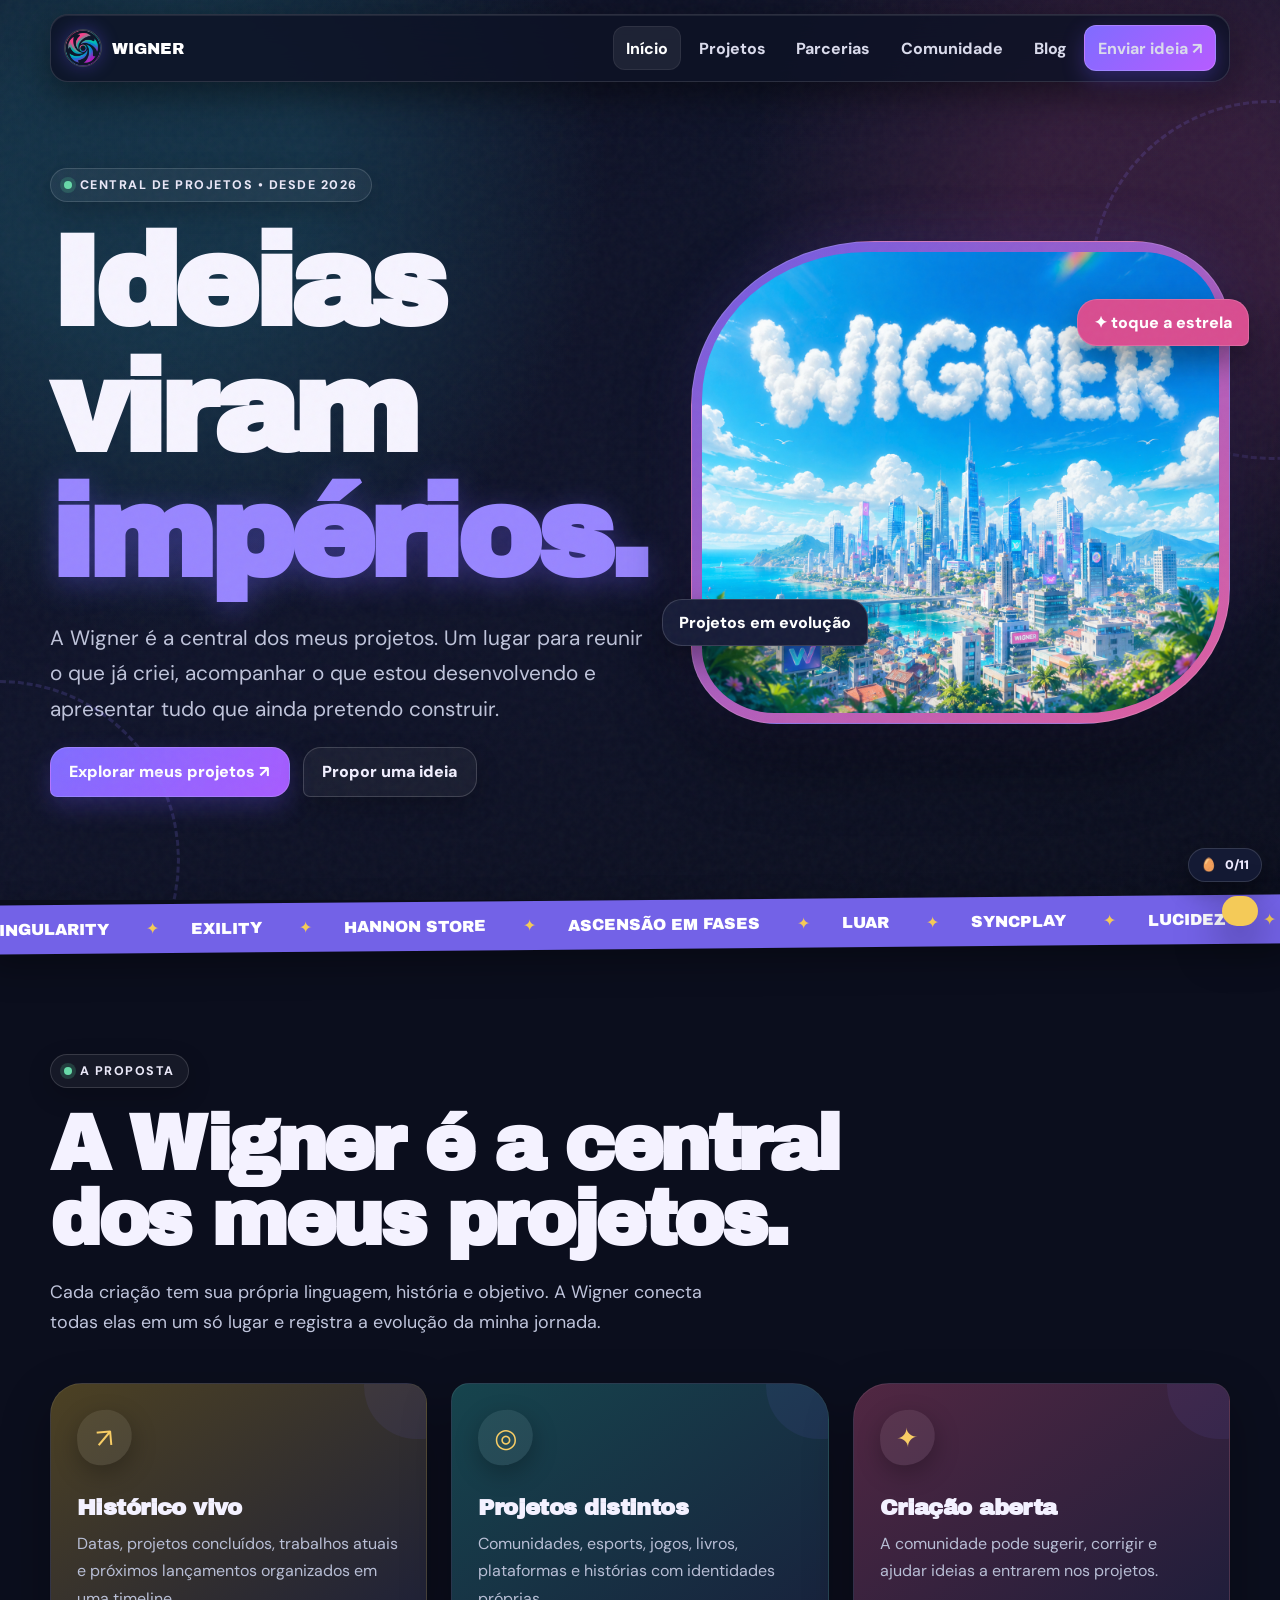
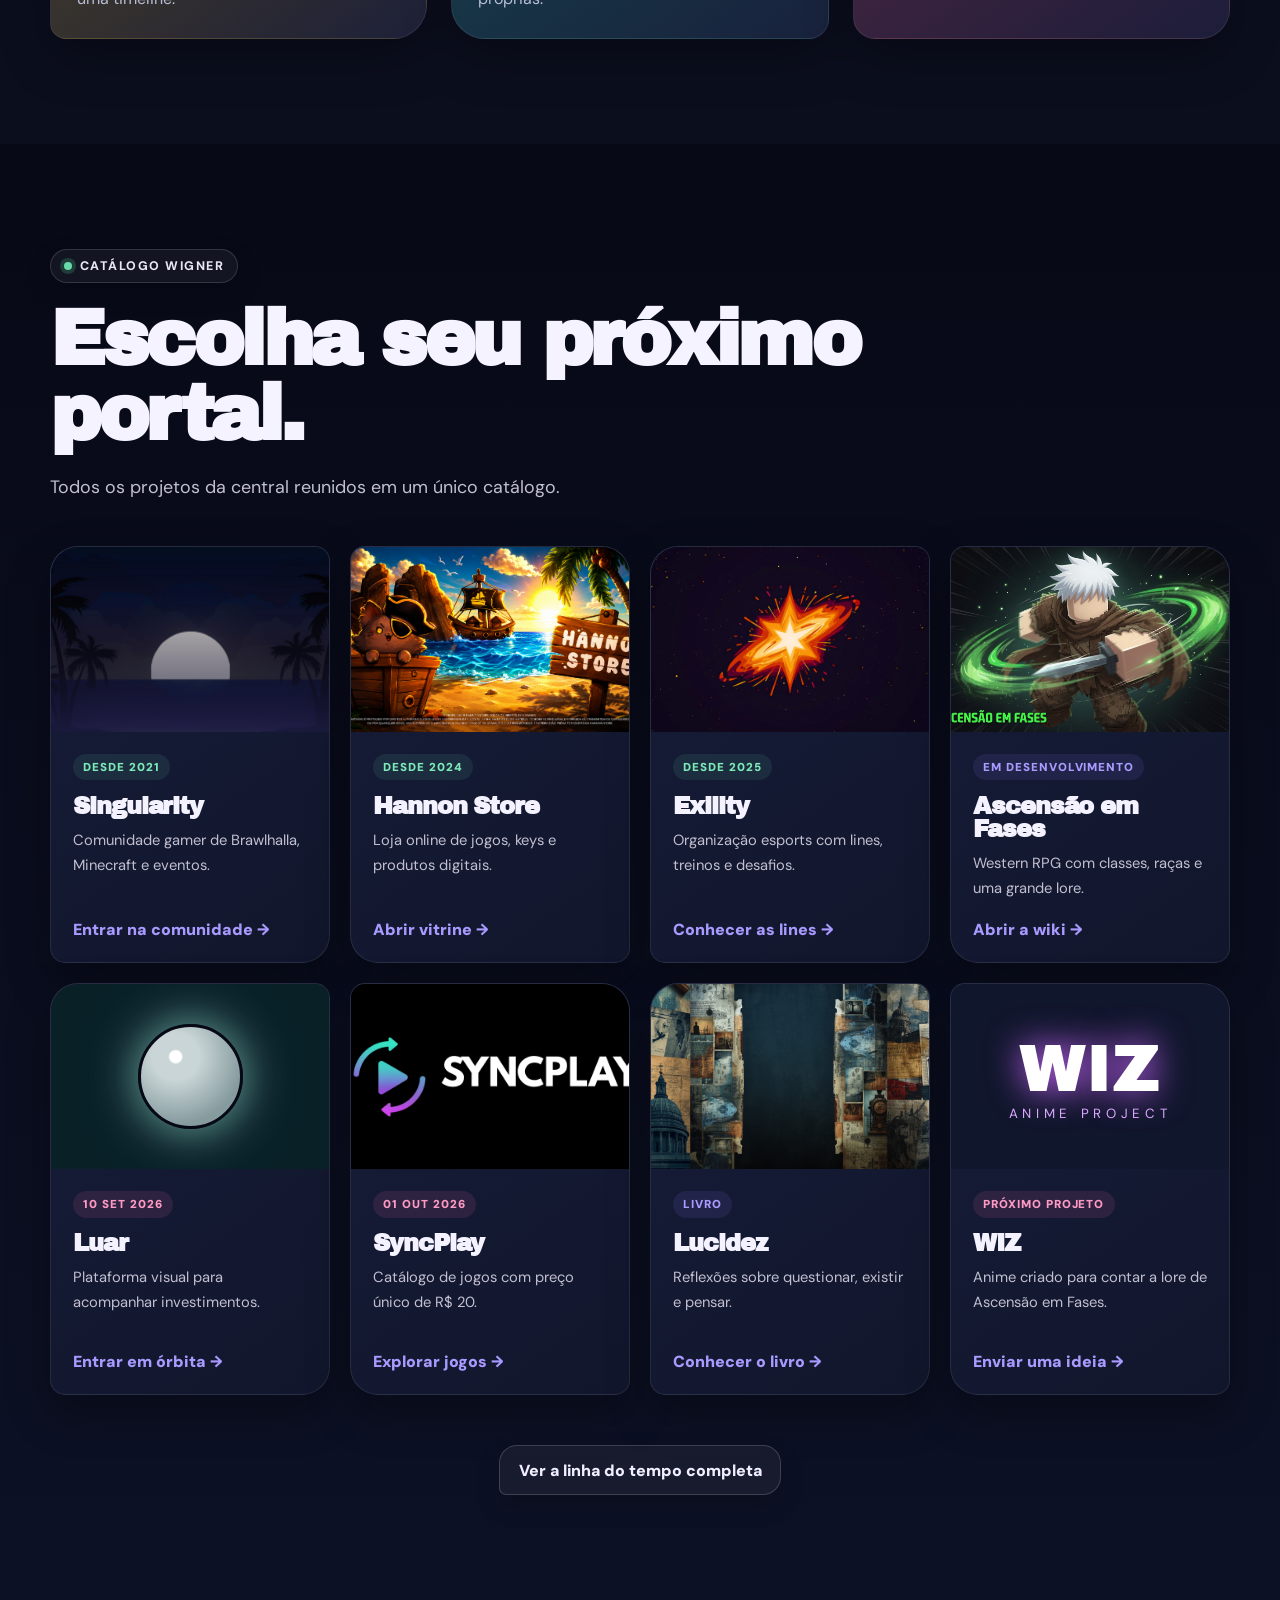
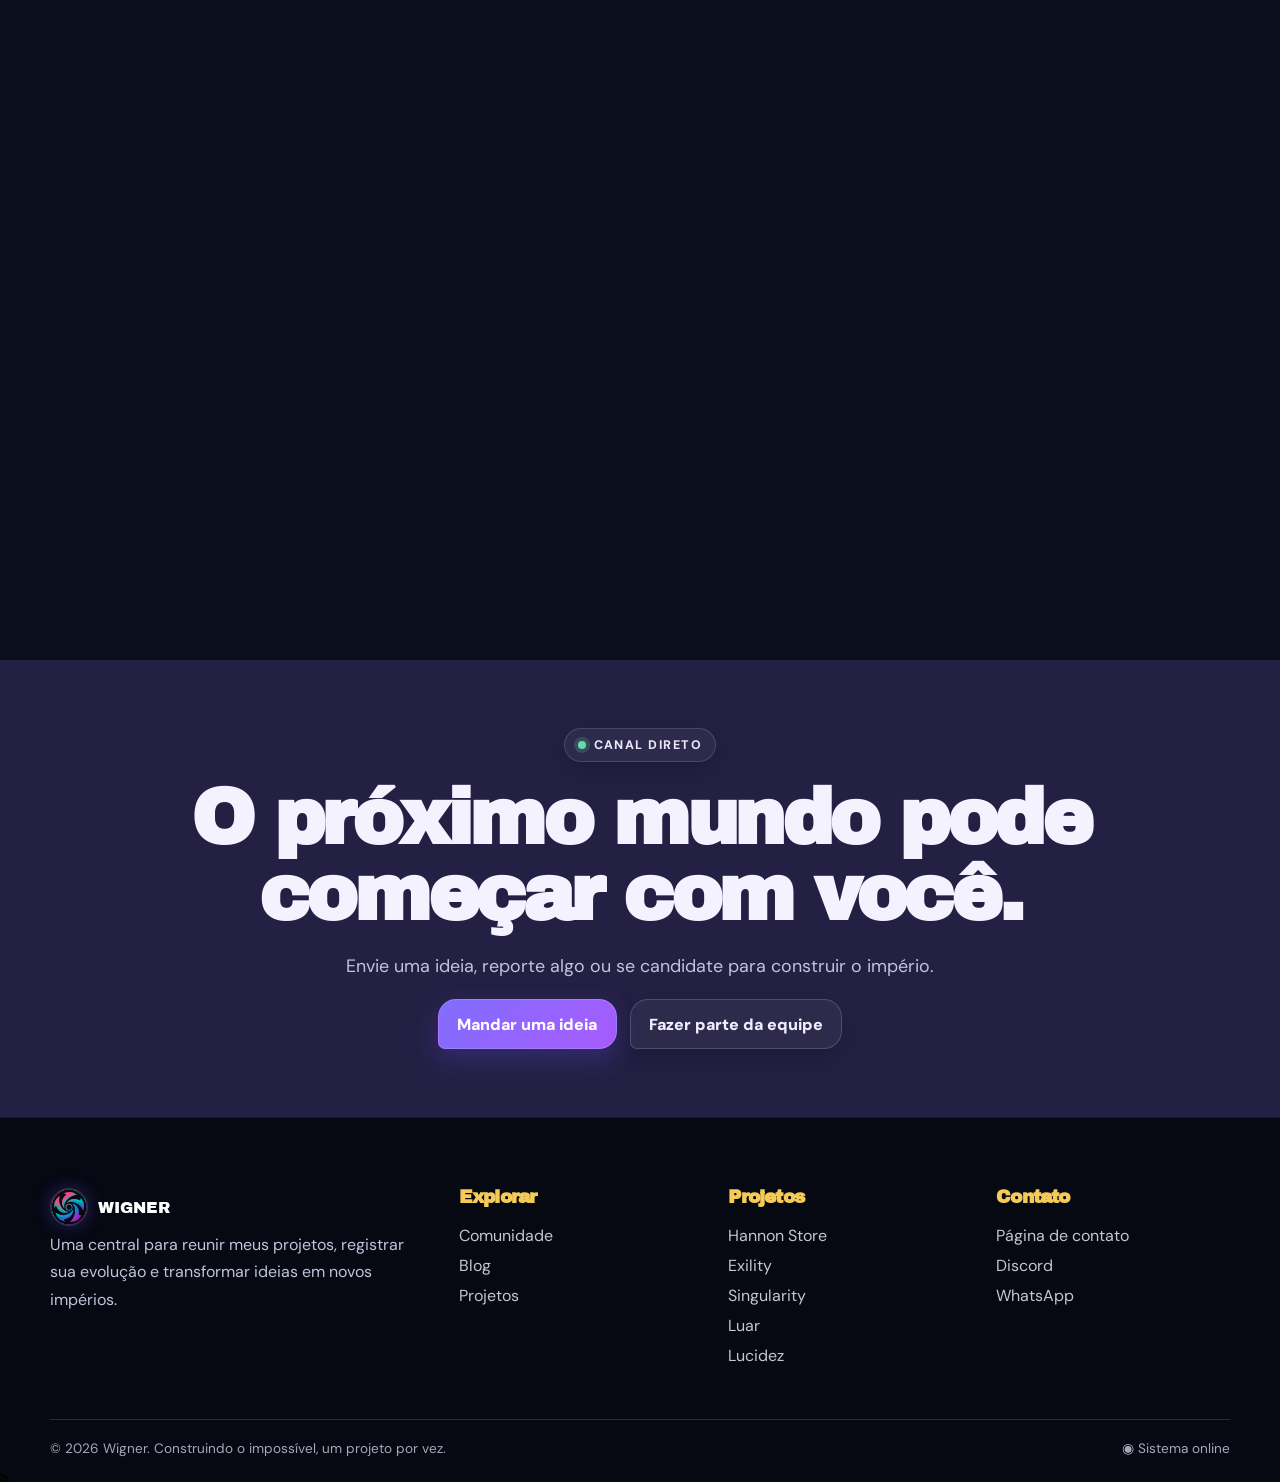
==== index.html @ 1fa514bf "Publica a central Wigner" ====
<!doctype html><html lang="pt-BR"><head><meta charset="utf-8"><meta name="viewport" content="width=device-width,initial-scale=1"><meta name="description" content="Wigner — um império criativo de tecnologia, jogos, histórias e negócios."><title>Wigner — O império das ideias</title><link rel="icon" href="assets/icon/wignerico.ico"><link rel="stylesheet" href="css/styles.css"></head>
<body data-root="." data-page="home"><a class="skip-link" href="#conteudo">Pular para o conteúdo</a><div data-header></div><main id="conteudo">
<section class="hero"><div class="orbit-doodle orbit-a"></div><div class="orbit-doodle orbit-b"></div><div class="container hero-grid"><div class="reveal"><span class="eyebrow">Central de projetos • desde 2026</span><h1 data-egg="title">Ideias viram <span>impérios.</span></h1><p class="hero-copy">A Wigner é a central dos meus projetos. Um lugar para reunir o que já criei, acompanhar o que estou desenvolvendo e apresentar tudo que ainda pretendo construir.</p><div class="hero-actions"><a class="button" href="pages/projetos.html">Explorar meus projetos ↗</a><button class="button secondary" data-open-ideas>Propor uma ideia</button></div></div><div class="hero-art tilt reveal"><img src="assets/img/wignerbanner.png" alt="Cidade colorida e futurista da central Wigner"><span class="float-chip chip-a">Projetos em evolução</span><span class="float-chip chip-b" data-egg="star">✦ toque a estrela</span></div></div></section>
<div class="marquee" aria-hidden="true"><div class="marquee-track"><span>Singularity</span><span>Exility</span><span>Hannon Store</span><span>Ascensão em Fases</span><span>Luar</span><span>SyncPlay</span><span>Lucidez</span><span>WIZ</span><span>Singularity</span><span>Exility</span><span>Hannon Store</span><span>Ascensão em Fases</span><span>Luar</span><span>SyncPlay</span><span>Lucidez</span><span>WIZ</span></div></div>
<section class="section"><div class="container"><span class="eyebrow">A proposta</span><h2 class="section-title reveal">A Wigner é a central dos meus projetos.</h2><p class="section-lead reveal">Cada criação tem sua própria linguagem, história e objetivo. A Wigner conecta todas elas em um só lugar e registra a evolução da minha jornada.</p><div class="grid three" style="margin-top:45px"><article class="card yellow tilt reveal"><div class="icon">↗</div><h3>Histórico vivo</h3><p>Datas, projetos concluídos, trabalhos atuais e próximos lançamentos organizados em uma timeline.</p></article><article class="card cyan tilt reveal"><div class="icon">◎</div><h3>Projetos distintos</h3><p>Comunidades, esports, jogos, livros, plataformas e histórias com identidades próprias.</p></article><article class="card pink tilt reveal"><div class="icon">✦</div><h3>Criação aberta</h3><p>A comunidade pode sugerir, corrigir e ajudar ideias a entrarem nos projetos.</p></article></div></div></section>
<section class="section dark-section" id="portais"><div class="container"><span class="eyebrow">Catálogo Wigner</span><h2 class="section-title reveal">Escolha seu próximo portal.</h2><p class="section-lead reveal">Todos os projetos da central reunidos em um único catálogo.</p><div class="portal-catalog">
<a class="portal-card reveal" href="pages/singularity.html"><div class="portal-cover"><img src="assets/img/singularitybanner.png" alt="Singularity"></div><div class="portal-content"><span class="status done">Desde 2021</span><h3>Singularity</h3><p>Comunidade gamer de Brawlhalla, Minecraft e eventos.</p><span class="portal-link">Entrar na comunidade →</span></div></a>
<a class="portal-card reveal" href="pages/hannonstore.html"><div class="portal-cover"><img src="assets/img/Hannonstorebanner.png" alt="Hannon Store"></div><div class="portal-content"><span class="status done">Desde 2024</span><h3>Hannon Store</h3><p>Loja online de jogos, keys e produtos digitais.</p><span class="portal-link">Abrir vitrine →</span></div></a>
<a class="portal-card reveal" href="pages/exility.html"><div class="portal-cover"><img src="assets/img/exilitybanner.png" alt="Exility"></div><div class="portal-content"><span class="status done">Desde 2025</span><h3>Exility</h3><p>Organização esports com lines, treinos e desafios.</p><span class="portal-link">Conhecer as lines →</span></div></a>
<a class="portal-card reveal" href="pages/ascensao.html"><div class="portal-cover"><img src="assets/img/ascensaoemfasesbanner.jpg" alt="Ascensão em Fases"></div><div class="portal-content"><span class="status active">Em desenvolvimento</span><h3>Ascensão em Fases</h3><p>Western RPG com classes, raças e uma grande lore.</p><span class="portal-link">Abrir a wiki →</span></div></a>
<a class="portal-card reveal" href="pages/luar.html"><div class="portal-cover portal-moon"><div class="moon" data-egg="planet"></div></div><div class="portal-content"><span class="status next">10 SET 2026</span><h3>Luar</h3><p>Plataforma visual para acompanhar investimentos.</p><span class="portal-link">Entrar em órbita →</span></div></a>
<a class="portal-card reveal" href="pages/syncplay.html"><div class="portal-cover"><img src="assets/img/syncplaybanner.png" alt="SyncPlay"></div><div class="portal-content"><span class="status next">01 OUT 2026</span><h3>SyncPlay</h3><p>Catálogo de jogos com preço único de R$ 20.</p><span class="portal-link">Explorar jogos →</span></div></a>
<a class="portal-card reveal" href="pages/lucidez.html"><div class="portal-cover"><img src="assets/img/lucidezbanner.png" alt="Lucidez"></div><div class="portal-content"><span class="status active">Livro</span><h3>Lucidez</h3><p>Reflexões sobre questionar, existir e pensar.</p><span class="portal-link">Conhecer o livro →</span></div></a>
<article class="portal-card reveal"><div class="portal-cover wiz-visual"><span>WIZ</span><small>ANIME PROJECT</small></div><div class="portal-content"><span class="status next">Próximo projeto</span><h3>WIZ</h3><p>Anime criado para contar a lore de Ascensão em Fases.</p><button class="text-action" data-open-ideas data-idea-project="Ascensão">Enviar uma ideia →</button></div></article>
</div><div class="center" style="margin-top:50px"><a class="button secondary" href="pages/projetos.html#linha-do-tempo">Ver a linha do tempo completa</a></div></div></section>
<section class="section"><div class="container partner-feature"><div class="partner-logo tilt reveal"><img src="assets/img/supremacylogo.png" alt="Supremacy"></div><div class="reveal"><span class="eyebrow">Aliança estratégica</span><h2 class="section-title">Supremacy × Wigner</h2><p class="section-lead">Entretenimento, economia digital, RPG, Discord e inteligência artificial conectados em um único ecossistema parceiro.</p><a class="button" href="pages/parcerias.html">Conhecer a parceria ↗</a></div></div></section>
<section class="section compact" style="background:#242044"><div class="container center"><span class="eyebrow">Canal direto</span><h2 class="section-title center">O próximo mundo pode começar com você.</h2><p class="section-lead center">Envie uma ideia, reporte algo ou se candidate para construir o império.</p><div class="button-row" style="justify-content:center"><button class="button" data-open-ideas>Mandar uma ideia</button><a class="button secondary" href="pages/blog.html#equipe">Fazer parte da equipe</a></div></div></section>
</main><div data-footer></div><script src="js/site.js"></script></body></html>
---- css/styles.css ----
@import url('https://fonts.googleapis.com/css2?family=Archivo+Black&family=DM+Sans:wght@400;500;600;700&display=swap');
:root{--ink:#101024;--paper:#f7f3e8;--white:#fffdf6;--purple:#7257ff;--pink:#ff5ca8;--cyan:#44d7e8;--yellow:#ffd447;--orange:#ff7a38;--green:#56d69b;--line:3px;--shadow:7px 7px 0 var(--ink);--radius:24px}
*{box-sizing:border-box}html{scroll-behavior:smooth}body{margin:0;color:var(--ink);background:var(--paper);font-family:"DM Sans",sans-serif;overflow-x:hidden}body::before{content:"";position:fixed;inset:0;z-index:20;pointer-events:none;opacity:.045;background-image:url("data:image/svg+xml,%3Csvg viewBox='0 0 180 180' xmlns='http://www.w3.org/2000/svg'%3E%3Cfilter id='n'%3E%3CfeTurbulence type='fractalNoise' baseFrequency='.75' numOctaves='4' stitchTiles='stitch'/%3E%3C/filter%3E%3Crect width='100%25' height='100%25' filter='url(%23n)' opacity='.8'/%3E%3C/svg%3E")}a{color:inherit}button,input,textarea,select{font:inherit}button,a{-webkit-tap-highlight-color:transparent}img{max-width:100%;display:block}h1,h2,h3,h4,p{margin-top:0}h1,h2,h3,.display{font-family:"Archivo Black",sans-serif;line-height:.98;letter-spacing:-.045em}p{line-height:1.7}::selection{background:var(--yellow);color:var(--ink)}
.skip-link{position:fixed;left:1rem;top:-5rem;z-index:999;background:var(--yellow);padding:.8rem;border:var(--line) solid}.skip-link:focus{top:1rem}.container{width:min(1180px,calc(100% - 40px));margin-inline:auto}.section{padding:105px 0;position:relative}.section.compact{padding:68px 0}.eyebrow{display:inline-flex;align-items:center;gap:.5rem;margin-bottom:1.2rem;padding:.5rem .8rem;border:2px solid;border-radius:999px;font-weight:800;font-size:.78rem;text-transform:uppercase;letter-spacing:.12em;background:var(--white)}.eyebrow::before{content:"";width:8px;height:8px;border-radius:50%;background:var(--green);box-shadow:0 0 0 4px #56d69b33}.section-title{font-size:clamp(2.4rem,6vw,5.2rem);max-width:900px;margin-bottom:1.2rem}.section-lead{max-width:680px;font-size:1.12rem;color:#4d4b61}.center{text-align:center;margin-inline:auto}.center.section-lead{margin-inline:auto}.accent{color:var(--purple)}
.site-header{position:fixed;z-index:100;top:14px;left:50%;transform:translateX(-50%);width:min(1180px,calc(100% - 28px));border:var(--line) solid var(--ink);border-radius:18px;background:rgba(255,253,246,.9);backdrop-filter:blur(16px);box-shadow:4px 4px 0 var(--ink);transition:.25s ease}.site-header.scrolled{top:7px}.header-inner{min-height:66px;padding:0 13px;display:flex;align-items:center;gap:18px}.brand{display:inline-flex;align-items:center;gap:10px;text-decoration:none;font-family:"Archivo Black";text-transform:uppercase}.brand img{width:38px;height:38px;border:2px solid;border-radius:50%;transition:transform .3s}.brand:hover img{transform:rotate(-12deg) scale(1.08)}.nav{display:flex;align-items:center;gap:5px;margin-left:auto}.nav a,.nav button{text-decoration:none;background:transparent;border:0;border-radius:12px;padding:.7rem .8rem;font-weight:750;cursor:pointer}.nav a:hover,.nav a.active,.nav button:hover{background:var(--yellow)}.nav-cta{background:var(--purple)!important;color:white;border:2px solid var(--ink)!important;box-shadow:3px 3px 0 var(--ink)}.menu-button{display:none;margin-left:auto;width:42px;height:42px;border:2px solid;border-radius:12px;background:var(--yellow);font-size:1.3rem}
.hero{min-height:100svh;padding:135px 0 70px;position:relative;overflow:hidden;display:flex;align-items:center;background:radial-gradient(circle at 12% 20%,#44d7e855 0 12%,transparent 32%),radial-gradient(circle at 90% 25%,#ff5ca855 0 10%,transparent 29%),var(--paper)}.hero-grid{display:grid;grid-template-columns:1.05fr .95fr;align-items:center;gap:45px}.hero h1{font-size:clamp(4rem,10vw,8.5rem);margin-bottom:1.4rem;position:relative}.hero h1 span{display:block;color:var(--purple);text-shadow:5px 5px 0 var(--ink);-webkit-text-stroke:2px var(--ink)}.hero-copy{max-width:620px;font-size:clamp(1.05rem,2vw,1.3rem);color:#454258}.hero-actions,.button-row{display:flex;gap:13px;flex-wrap:wrap;align-items:center}.button{display:inline-flex;align-items:center;justify-content:center;gap:.55rem;min-height:50px;padding:.75rem 1.15rem;border:var(--line) solid var(--ink);border-radius:14px;background:var(--purple);color:white;text-decoration:none;font-weight:850;cursor:pointer;box-shadow:5px 5px 0 var(--ink);transition:transform .18s,box-shadow .18s}.button:hover{transform:translate(3px,3px);box-shadow:2px 2px 0 var(--ink)}.button.secondary{background:var(--white);color:var(--ink)}.button.yellow{background:var(--yellow);color:var(--ink)}.button.orange{background:var(--orange);color:var(--ink)}.button.small{min-height:40px;padding:.55rem .8rem;font-size:.88rem;box-shadow:3px 3px 0 var(--ink)}.hero-art{position:relative;transform:rotate(2deg);border:var(--line) solid;border-radius:42px 18px;padding:10px;background:var(--yellow);box-shadow:13px 13px 0 var(--ink)}.hero-art img{width:100%;aspect-ratio:1.12;object-fit:cover;border:var(--line) solid;border-radius:32px 12px}.float-chip{position:absolute;padding:.75rem 1rem;border:var(--line) solid;border-radius:15px;background:var(--white);box-shadow:5px 5px 0 var(--ink);font-weight:850;animation:float 4s ease-in-out infinite}.chip-a{left:-30px;bottom:16%}.chip-b{right:-20px;top:12%;animation-delay:-2s;background:var(--pink);color:white}.orbit-doodle{position:absolute;width:360px;height:360px;border:3px dashed var(--purple);border-radius:50%;opacity:.17;animation:spin 24s linear infinite}.orbit-a{left:-180px;bottom:-140px}.orbit-b{right:-170px;top:100px}
.marquee{overflow:hidden;background:var(--ink);color:white;border-block:var(--line) solid var(--ink);transform:rotate(-1deg);width:102%;margin-left:-1%}.marquee-track{display:flex;width:max-content;gap:32px;padding:15px 0;animation:marquee 24s linear infinite;font-family:"Archivo Black";text-transform:uppercase}.marquee-track span::after{content:" ✦";color:var(--yellow);margin-left:32px}
.grid{display:grid;gap:24px}.grid.three{grid-template-columns:repeat(3,1fr)}.grid.four{grid-template-columns:repeat(4,1fr)}.grid.two{grid-template-columns:repeat(2,1fr)}.card{position:relative;background:var(--white);border:var(--line) solid var(--ink);border-radius:var(--radius);box-shadow:var(--shadow);padding:26px;transition:transform .25s ease,box-shadow .25s ease}.card:hover{transform:translateY(-7px) rotate(-.5deg);box-shadow:11px 15px 0 var(--ink)}.card .icon{display:grid;place-items:center;width:55px;height:55px;border:2px solid;border-radius:17px;background:var(--yellow);font-size:1.65rem;margin-bottom:32px;transform:rotate(-5deg)}.card h3{font-size:1.42rem;margin-bottom:.7rem;letter-spacing:-.025em}.card p{color:#555267;margin-bottom:0}.card.purple{background:#dcd5ff}.card.cyan{background:#c9f7f7}.card.pink{background:#ffd5e9}.card.yellow{background:#fff0a8}.card.orange{background:#ffd6b3}.tag-row{display:flex;flex-wrap:wrap;gap:7px;margin:1rem 0}.tag{border:2px solid;border-radius:99px;padding:.32rem .6rem;font-size:.76rem;font-weight:800;background:var(--white)}
.project-stack{display:grid;gap:24px;margin-top:45px}.project-row{display:grid;grid-template-columns:1fr 1.35fr;min-height:330px;overflow:hidden;border:var(--line) solid;border-radius:30px;background:var(--white);box-shadow:9px 9px 0 var(--ink)}.project-row:nth-child(even){grid-template-columns:1.35fr 1fr}.project-row:nth-child(even) .project-image{order:2}.project-image{position:relative;overflow:hidden;min-height:290px}.project-image img{width:100%;height:100%;object-fit:cover;transition:transform .7s cubic-bezier(.2,.8,.2,1)}.project-row:hover .project-image img{transform:scale(1.08)}.project-number{position:absolute;top:15px;left:15px;width:48px;height:48px;display:grid;place-items:center;background:var(--yellow);border:2px solid;border-radius:50%;font-family:"Archivo Black"}.project-info{padding:clamp(25px,5vw,52px);display:flex;flex-direction:column;justify-content:center}.project-info h3{font-size:clamp(2rem,4vw,3.5rem)}
.dark-section{background:var(--ink);color:white}.dark-section .section-lead,.dark-section p{color:#c2bfd0}.dark-section .card{color:var(--ink)}.partner-feature{display:grid;grid-template-columns:.8fr 1.2fr;gap:55px;align-items:center}.partner-logo{background:#1c193c;border:3px solid white;border-radius:34px;padding:35px;box-shadow:12px 12px 0 var(--purple);transform:rotate(-2deg)}
.page-hero{padding:150px 0 80px;min-height:74svh;display:flex;align-items:center;position:relative;overflow:hidden}.page-hero .hero-grid{width:min(1180px,calc(100% - 40px));margin-inline:auto}.page-hero h1{font-size:clamp(3.7rem,9vw,8rem);margin-bottom:1.3rem}.page-hero .hero-art img{aspect-ratio:1.5}.theme-singularity{--theme:#7e62ff;background:#070715;color:white}.theme-singularity p{color:#c5c0de}.theme-exility{--theme:#ff8a1d;background:#160b16;color:white}.theme-exility p{color:#e8c4a6}.theme-hannon{--theme:#ff5c79;background:#fff2f5}.theme-western{--theme:#ffb52e;background:#f5e0b8}.theme-lunar{--theme:#6dffbb;background:#091a20;color:white}.theme-lunar p{color:#b7d6d0}.theme-blog{--theme:#50cddd;background:#dffafb}.themed .button{background:var(--theme);color:var(--ink)}.themed .eyebrow::before{background:var(--theme)}
.black-hole-stage{position:relative;min-height:520px;display:grid;place-items:center;overflow:hidden}.black-hole{width:min(46vw,330px);aspect-ratio:1;border-radius:50%;background:#000;box-shadow:0 0 0 19px #5436ff44,0 0 45px 30px #8d57ff99,0 0 140px 45px #395cff55;animation:holePulse 5s ease-in-out infinite;cursor:crosshair}.accretion{position:absolute;width:min(65vw,480px);height:125px;border:16px solid #a98cff;border-left-color:#472dff;border-right-color:#f5eaff;border-radius:50%;transform:rotate(-12deg);filter:blur(2px);animation:spinDisk 6s linear infinite}.space-dot{position:absolute;width:4px;height:4px;background:white;border-radius:50%;box-shadow:80px 120px white,-140px 80px #8da7ff,160px -80px white,-90px -150px white,240px 30px #9d81ff,-230px -60px white}.timeline{display:grid;grid-template-columns:repeat(4,1fr);gap:0;margin-top:45px}.timeline-item{padding:22px;border-top:4px solid var(--theme,var(--purple));position:relative}.timeline-item::before{content:"";position:absolute;width:18px;height:18px;border-radius:50%;top:-11px;left:22px;background:var(--theme,var(--purple));border:3px solid var(--ink)}
.exility-sun{width:min(44vw,340px);aspect-ratio:1;margin:auto;border-radius:48% 52% 43% 57%;background:radial-gradient(circle at 38% 32%,#fff8c9 0 8%,#ffd447 9% 32%,#ff6a27 55%,#a72245 74%);box-shadow:0 0 50px #ff8328,0 0 140px #ff471f66;animation:morph 7s ease-in-out infinite,spin 25s linear infinite;border:3px solid #ffcf55}
.store-toolbar{display:flex;gap:12px;flex-wrap:wrap;margin:30px 0}.store-toolbar input,.store-toolbar select{min-height:50px;padding:.7rem 1rem;border:3px solid;border-radius:14px;background:var(--white);box-shadow:4px 4px 0 var(--ink)}.store-toolbar input{flex:1;min-width:220px}.product-card{padding:0;overflow:hidden}.product-art{min-height:180px;display:grid;place-items:center;font-size:5rem;border-bottom:3px solid;background:linear-gradient(145deg,#ffdae5,#ffd457)}.product-card .product-body{padding:22px}.price{font-family:"Archivo Black";font-size:1.6rem;color:#ef315f}
.wiki-layout{display:grid;grid-template-columns:260px 1fr;gap:32px;align-items:start}.wiki-nav{position:sticky;top:100px;border:3px solid;border-radius:20px;background:var(--white);padding:15px;box-shadow:6px 6px 0 var(--ink)}.wiki-nav a{display:block;text-decoration:none;padding:.65rem .75rem;border-radius:10px;font-weight:800}.wiki-nav a:hover{background:var(--yellow)}.character-builder{background:#251a24;color:white;border:3px solid var(--ink);border-radius:28px;padding:28px;box-shadow:9px 9px 0 var(--ink)}.character-builder select{width:100%;padding:.75rem;border:2px solid;border-radius:12px;background:#fff8e8;margin:.4rem 0 1rem}.stat{display:grid;grid-template-columns:75px 1fr 35px;align-items:center;gap:10px;margin:10px 0}.stat-bar{height:14px;background:#3e313b;border:2px solid white;border-radius:99px;overflow:hidden}.stat-fill{height:100%;width:50%;background:var(--yellow);transition:width .3s}.wiki-list{display:flex;flex-wrap:wrap;gap:8px}.wiki-pill{padding:.6rem .8rem;border:2px solid;background:var(--white);border-radius:12px;font-weight:800;cursor:pointer;transition:.2s}.wiki-pill:hover,.wiki-pill.active{transform:translateY(-3px);background:var(--yellow);box-shadow:3px 4px 0 var(--ink)}.info-panel{margin-top:18px;min-height:130px;background:#fff9e9;border:3px solid;border-radius:18px;padding:20px}
.moon-system{position:relative;min-height:520px;display:grid;place-items:center}.moon{width:170px;aspect-ratio:1;border-radius:50%;background:radial-gradient(circle at 35% 30%,#fff 0 6%,#c9d5d6 8% 25%,#859b9e 72%);box-shadow:0 0 50px #b9fff599;border:3px solid var(--ink);z-index:2}.moon-orbit{position:absolute;width:390px;height:230px;border:2px dashed #79f4c7;border-radius:50%;animation:spin 18s linear infinite}.moon-orbit::after{content:"";position:absolute;width:46px;aspect-ratio:1;border-radius:50%;background:var(--yellow);border:3px solid var(--ink);top:5px;left:60px;box-shadow:0 0 22px var(--yellow)}.metric{font-family:"Archivo Black";font-size:clamp(2rem,5vw,4rem);margin-bottom:.2rem}.disclaimer{border:2px dashed currentColor;border-radius:14px;padding:12px 15px;opacity:.75;font-size:.85rem}
.contact-panel{display:grid;grid-template-columns:.85fr 1.15fr;border:3px solid;border-radius:28px;overflow:hidden;background:var(--white);box-shadow:10px 10px 0 var(--ink)}.contact-copy{padding:42px;background:var(--purple);color:white}.contact-form{padding:42px}.field{display:grid;gap:7px;margin-bottom:16px}.field label{font-weight:800}.field input,.field textarea,.field select{width:100%;border:2px solid;border-radius:12px;padding:.8rem;background:#fffefa}.field textarea{min-height:130px;resize:vertical}
.site-footer{background:var(--ink);color:white;padding:70px 0 25px}.footer-grid{display:grid;grid-template-columns:1.6fr repeat(3,1fr);gap:35px}.footer-grid h3{color:var(--yellow)}.footer-links a{display:block;text-decoration:none;color:#c8c4d4;margin:.55rem 0}.footer-links a:hover{color:var(--yellow)}.footer-bottom{border-top:1px solid #ffffff25;margin-top:45px;padding-top:20px;display:flex;justify-content:space-between;gap:20px;color:#aaa5ba;font-size:.85rem}.easter-trigger{cursor:help}
.modal{position:fixed;inset:0;z-index:300;background:#0c0927d9;backdrop-filter:blur(10px);display:none;place-items:center;padding:20px}.modal.open{display:grid}.modal-box{width:min(620px,100%);max-height:90vh;overflow:auto;background:var(--paper);color:var(--ink);border:3px solid;border-radius:25px;padding:30px;box-shadow:10px 10px 0 var(--yellow);animation:pop .3s ease}.modal-close{float:right;border:2px solid;background:var(--pink);border-radius:50%;width:40px;height:40px;font-weight:900;cursor:pointer}.toast{position:fixed;z-index:400;right:22px;bottom:22px;max-width:380px;background:var(--yellow);border:3px solid;border-radius:17px;padding:15px 18px;box-shadow:6px 6px 0 var(--ink);transform:translateY(160%);transition:.35s cubic-bezier(.2,.8,.2,1);font-weight:800}.toast.show{transform:translateY(0)}.egg-counter{position:fixed;z-index:80;right:18px;bottom:18px;display:flex;align-items:center;gap:8px;border:2px solid;border-radius:99px;padding:.5rem .75rem;background:var(--white);box-shadow:3px 3px 0 var(--ink);font-weight:900;font-size:.78rem;cursor:pointer}.cursor-orb{width:18px;height:18px;border:2px solid var(--ink);background:var(--yellow);border-radius:50%;position:fixed;z-index:500;pointer-events:none;transform:translate(-50%,-50%);transition:width .15s,height .15s;mix-blend-mode:multiply}.reveal{opacity:0;transform:translateY(28px);transition:.75s cubic-bezier(.2,.8,.2,1)}.reveal.visible{opacity:1;transform:none}.tilt{transform-style:preserve-3d}
@keyframes float{50%{transform:translateY(-13px) rotate(2deg)}}@keyframes spin{to{transform:rotate(360deg)}}@keyframes spinDisk{to{transform:rotate(348deg)}}@keyframes holePulse{50%{transform:scale(1.06);box-shadow:0 0 0 23px #5436ff33,0 0 65px 35px #8d57ff88,0 0 180px 60px #395cff44}}@keyframes marquee{to{transform:translateX(-50%)}}@keyframes morph{50%{border-radius:58% 42% 55% 45%;transform:scale(1.04)}}@keyframes pop{from{opacity:0;transform:scale(.82) rotate(-2deg)}}
@media(max-width:950px){.nav{display:none;position:absolute;top:72px;left:0;right:0;background:var(--white);border:3px solid;border-radius:18px;padding:12px;box-shadow:5px 5px 0 var(--ink)}.nav.open{display:grid}.menu-button{display:block}.hero-grid,.partner-feature,.contact-panel{grid-template-columns:1fr}.hero-art{max-width:650px;margin:20px auto 0}.grid.four,.grid.three{grid-template-columns:repeat(2,1fr)}.wiki-layout{grid-template-columns:1fr}.wiki-nav{position:static;display:flex;overflow:auto}.timeline{grid-template-columns:repeat(2,1fr)}.footer-grid{grid-template-columns:repeat(2,1fr)}}@media(max-width:650px){.container{width:min(100% - 26px,1180px)}.section{padding:75px 0}.hero{padding-top:120px}.hero h1{font-size:clamp(3.4rem,20vw,5rem)}.grid.two,.grid.three,.grid.four{grid-template-columns:1fr}.project-row,.project-row:nth-child(even){grid-template-columns:1fr}.project-row:nth-child(even) .project-image{order:0}.timeline{grid-template-columns:1fr}.footer-grid{grid-template-columns:1fr 1fr}.footer-grid>:first-child{grid-column:1/-1}.footer-bottom{flex-direction:column}.float-chip{display:none}.cursor-orb{display:none}.contact-copy,.contact-form{padding:27px}.page-hero{padding-top:130px}}@media(prefers-reduced-motion:reduce){*,*::before,*::after{animation-duration:.01ms!important;animation-iteration-count:1!important;scroll-behavior:auto!important;transition-duration:.01ms!important}.reveal{opacity:1;transform:none}}

/* ==========================================================
   WIGNER NIGHT — visual confortável, orgânico e cartoonesco
   ========================================================== */
:root{
  --ink:#070916;
  --paper:#0d1125;
  --white:#171d38;
  --purple:#8571ff;
  --pink:#ff72ae;
  --cyan:#55d6e6;
  --yellow:#f4ca58;
  --orange:#ff9256;
  --green:#68daa9;
  --line:1px;
  --shadow:0 18px 50px rgba(0,0,0,.3);
}
body{color:#f4f2ff;background:#0b0e1d}
body::after{content:"";position:fixed;inset:0;z-index:-1;pointer-events:none;background:radial-gradient(circle at 12% 16%,#6555e71c 0 12%,transparent 28%),radial-gradient(circle at 88% 30%,#ec579b14 0 10%,transparent 26%),radial-gradient(circle,#ffffff22 1px,transparent 1.5px);background-size:auto,auto,38px 38px;mask-image:linear-gradient(to bottom,#000,transparent 75%)}
p,.section-lead,.hero-copy{color:#bfc4db}
.accent{color:#9c8cff}
.site-header{border:1px solid #ffffff1f;background:rgba(14,18,38,.84);box-shadow:0 12px 38px #0007,0 1px 0 #ffffff15 inset}
.brand{color:#fff}.brand img{border:1px solid #ffffff30;box-shadow:0 0 18px #6658ff55}
.nav a,.nav button{color:#d9daeb}.nav a:hover,.nav a.active,.nav button:hover{background:#ffffff12;color:#fff}
.nav a.active{box-shadow:0 0 0 1px #ffffff12 inset}
.nav-cta{background:linear-gradient(135deg,#806cff,#b65cff)!important;border:1px solid #ffffff30!important;box-shadow:0 8px 22px #6f53ff4d}
.menu-button{color:#fff;border:1px solid #ffffff22;background:#7a67f4}
.hero{background:radial-gradient(circle at 12% 20%,#33cde52b 0 12%,transparent 34%),radial-gradient(circle at 90% 25%,#f04f9a28 0 10%,transparent 31%),linear-gradient(160deg,#0d1125,#10142a 55%,#0b0e1d)}
.hero h1{color:#f6f4ff}.hero h1 span{color:#9886ff;text-shadow:0 7px 30px #6e5bff5c;-webkit-text-stroke:0}
.eyebrow{color:#e9e7f7;border:1px solid #ffffff24;background:#ffffff0c;box-shadow:0 8px 24px #0003}
.button{border:1px solid #ffffff27;background:linear-gradient(135deg,#806dff,#a85bff);box-shadow:0 10px 25px #6047e448;color:#fff;border-radius:18px 18px 18px 7px}
.button:hover{transform:translateY(-4px) rotate(-1deg);box-shadow:0 16px 34px #6047e45c}
.button.secondary{background:#ffffff0c;color:#f1efff;border-color:#ffffff2a;box-shadow:0 10px 25px #0003}
.button.yellow{background:linear-gradient(135deg,#f0c75b,#e9a94b);color:#191326}
.button.orange{background:linear-gradient(135deg,#ff9b55,#f76e5a);color:#24121b}
.hero-art{border:1px solid #ffffff27;background:linear-gradient(145deg,#6f5de4,#e35f9e);box-shadow:0 28px 70px #0008,0 0 55px #735cff32;border-radius:34% 18% 28% 16%}
.hero-art img{border:0;border-radius:32% 15% 26% 14%}
.float-chip{border:1px solid #ffffff26;background:#171c38;color:#fff;box-shadow:0 14px 34px #0006;border-radius:20px 20px 7px 20px}
.chip-b{background:#d94d90}
.orbit-doodle{border-color:#8b76ff}
.marquee{border:0;background:#7362e7;transform:rotate(-.5deg);box-shadow:0 12px 35px #0005}
.card{color:#f3f1ff;background:linear-gradient(145deg,#1a203e,#141a33);border:1px solid #ffffff14;box-shadow:var(--shadow);border-radius:32px 20px 34px 16px;overflow:hidden}
.card:nth-child(3n+2){border-radius:18px 36px 20px 34px}.card:nth-child(3n){border-radius:36px 18px 30px 22px}
.card::after{content:"";position:absolute;width:90px;height:90px;border-radius:44% 56% 38% 62%;right:-28px;top:-35px;background:var(--purple);opacity:.08;transition:.35s}
.card:hover{transform:translateY(-9px) rotate(-1.2deg) scale(1.01);box-shadow:0 25px 65px #0006}
.card:hover::after{transform:scale(1.4) rotate(30deg);opacity:.14}
.card .icon{border:0;background:#ffffff12;color:#f8cd65;border-radius:50% 46% 54% 42%;box-shadow:0 8px 24px #0004}
.card p{color:#b8bed5}
.card.purple{background:linear-gradient(145deg,#31285b,#1c203d)}.card.cyan{background:linear-gradient(145deg,#16444d,#18213c)}.card.pink{background:linear-gradient(145deg,#512742,#1c1d3a)}.card.yellow{background:linear-gradient(145deg,#4c4123,#1d2039)}.card.orange{background:linear-gradient(145deg,#523021,#201d38)}
.tag{color:#e9e7f5;border:1px solid #ffffff24;background:#ffffff0d}
.project-row,.dark-section .project-row{color:#f5f2ff;background:linear-gradient(135deg,#181d39,#11162e);border:1px solid #ffffff18;box-shadow:0 22px 60px #0006;border-radius:38px 18px 38px 18px}
.project-row:nth-child(even){border-radius:18px 38px 18px 38px}
.project-info,.project-info h3,.dark-section .project-info,.dark-section .project-info h3{color:#f6f4ff}
.project-info p,.dark-section .project-info p{color:#bac0d8}
.project-number{color:#1b1526;border:0;box-shadow:0 8px 24px #0005}
.dark-section{background:linear-gradient(180deg,#070916,#0d1125);color:#f5f3ff}.dark-section .card{color:#f5f3ff}
.partner-logo{border:1px solid #ffffff22;box-shadow:0 28px 70px #0007,0 0 50px #795fff25;border-radius:42% 18% 36% 22%}
.page-hero{background:radial-gradient(circle at 80% 20%,#7059e52c,transparent 30%),linear-gradient(150deg,#0d1125,#0a0d1c)!important;color:#f5f2ff}
.theme-hannon,.theme-western,.theme-blog{background:#0b0e1d;color:#f5f2ff}
.theme-hannon p,.theme-western p,.theme-blog p{color:#bcc2da}
.theme-hannon .hero-art{background:linear-gradient(145deg,#d95891,#6f5bdc)}
.theme-western .hero-art{background:linear-gradient(145deg,#d89348,#6548aa)}
.themed .button{color:#171122}
.store-toolbar input,.store-toolbar select,.field input,.field textarea,.field select{color:#f0eff8;border:1px solid #ffffff1e;background:#171c36;box-shadow:0 12px 30px #0004}
.wiki-nav{border:1px solid #ffffff18;background:#151b35;box-shadow:0 18px 45px #0005}.wiki-nav a{color:#e6e4f4}.wiki-nav a:hover{color:#1b1424}
.wiki-pill{color:#e8e5f4;border:1px solid #ffffff20;background:#171c36}.wiki-pill:hover,.wiki-pill.active{color:#171122;border:0;box-shadow:0 9px 20px #0004}
.info-panel{color:#f1effa;background:#171d38;border:1px solid #ffffff18}.character-builder{border:1px solid #ffffff1c;background:linear-gradient(145deg,#211b36,#151a32);box-shadow:0 24px 60px #0006}
.character-builder select{color:#eeeaf8;border:1px solid #ffffff20;background:#11162c}
.contact-panel{border:1px solid #ffffff18;background:#141a33;box-shadow:0 24px 65px #0006;border-radius:36px 18px 36px 18px}.contact-copy{background:linear-gradient(145deg,#604fd2,#9f4d9b)}.contact-form{color:#f4f1ff}
.site-footer{background:#060812;border-top:1px solid #ffffff12}.modal-box{color:#f2efff;background:#12172f;border:1px solid #ffffff20;box-shadow:0 30px 90px #000a}.modal-close{color:#fff;border:0}.toast{color:#171122;border:0;box-shadow:0 18px 45px #0008}.egg-counter{color:#eeeaff;border:1px solid #ffffff22;background:#141a34;box-shadow:0 10px 25px #0005}
.author-photo{max-width:430px;padding:10px;background:linear-gradient(145deg,#5e51cb,#cf568e);border-radius:48% 20% 42% 23%;box-shadow:0 25px 65px #0007;transform:rotate(-2deg)}.author-photo img{width:100%;aspect-ratio:1/1.08;object-fit:cover;border-radius:46% 18% 40% 20%;filter:saturate(.9) contrast(1.03)}
blockquote{margin:28px 0;padding:22px 26px;border-left:4px solid var(--yellow);background:#ffffff08;border-radius:6px 24px 24px 6px;color:#f5d879;font:1.2rem/1.6 "DM Sans",sans-serif}
.author-story{background:radial-gradient(circle at 20% 40%,#5d4ce225,transparent 28%),#0d1125}
@media(max-width:950px){.nav{background:#11162d;border:1px solid #ffffff20;box-shadow:0 20px 50px #0008}.nav a{padding:.85rem 1rem}.hero-art{border-radius:28% 14% 24% 12%}}
@media(max-width:650px){.page-hero .hero-grid{width:min(100% - 26px,1180px)}.card,.project-row,.project-row:nth-child(even){border-radius:26px 14px 26px 14px}.hero h1 span{text-shadow:0 7px 24px #6e5bff55}}

/* Lucidez — capa integral */
.book-art{display:grid;place-items:center;min-height:640px;padding:28px;background:radial-gradient(circle at 50% 30%,#d4a44330,transparent 45%),linear-gradient(150deg,#302716,#121426)}
.page-hero .book-art .book-cover-full{width:auto;height:auto;max-width:100%;max-height:610px;aspect-ratio:auto;object-fit:contain;border-radius:12px;box-shadow:0 28px 65px #000a}
.download-note{margin-top:22px;font-size:.87rem;color:#aaa6bb}

/* Linha do tempo dos projetos */
.roadmap-section{background:radial-gradient(circle at 80% 15%,#7159e520,transparent 25%),#0a0e20}
.roadmap-filters{display:flex;flex-wrap:wrap;gap:10px;margin:38px 0 52px}
.roadmap{position:relative;display:grid;gap:26px;max-width:980px}
.roadmap::before{content:"";position:absolute;left:31px;top:22px;bottom:22px;width:3px;border-radius:99px;background:linear-gradient(var(--green),var(--purple),var(--pink));opacity:.55}
.roadmap-item{position:relative;display:grid;grid-template-columns:64px 150px 1fr;gap:20px;align-items:start}
.roadmap-marker{position:relative;z-index:2;width:64px;height:64px;display:grid;place-items:center;border-radius:48% 52% 42% 58%;background:#18203c;border:1px solid #ffffff25;box-shadow:0 10px 30px #0007;font:1.25rem "Archivo Black";color:#fff}
.roadmap-item.done .roadmap-marker{background:#174031;color:#86ebbc}
.roadmap-item.active .roadmap-marker{background:#352c69;color:#b0a3ff;animation:roadmapPulse 2.4s ease-in-out infinite}
.roadmap-item.next .roadmap-marker{background:#42283c;color:#ff9fc5}
.roadmap-date{padding-top:20px;color:#969bb5;font-size:.78rem;font-weight:800;letter-spacing:.1em}
.roadmap-card{padding:25px 28px;background:linear-gradient(145deg,#171d38,#12172e);border:1px solid #ffffff16;border-radius:26px 14px 26px 14px;box-shadow:0 18px 45px #0004;transition:.3s}
.roadmap-card:hover{transform:translateX(8px);border-color:#ffffff2d;background:linear-gradient(145deg,#1d2445,#151a33)}
.roadmap-card h3{margin:.8rem 0;font-size:1.45rem}.roadmap-card p{margin-bottom:0}
.status{display:inline-flex;padding:.35rem .65rem;border-radius:999px;font-size:.72rem;font-weight:900;text-transform:uppercase;letter-spacing:.08em}
.status.done{background:#62d9a41a;color:#7ee9b8}.status.active{background:#8d78ff1c;color:#aa9bff}.status.next{background:#ff71ad1b;color:#ff9ac5}
.roadmap-note{margin:36px 0 0 104px;padding:16px 18px;border-left:3px solid var(--yellow);background:#ffffff08;border-radius:5px 16px 16px 5px;color:#aaaec4;font-size:.9rem}
@keyframes roadmapPulse{50%{transform:scale(1.08);box-shadow:0 0 30px #7562ed66}}
@media(max-width:760px){.book-art{min-height:500px}.page-hero .book-art .book-cover-full{max-height:500px}.roadmap-item{grid-template-columns:54px 1fr;gap:14px}.roadmap-marker{width:54px;height:54px}.roadmap::before{left:26px}.roadmap-date{grid-column:2;padding-top:15px}.roadmap-card{grid-column:2}.roadmap-note{margin-left:68px}}

/* Comunidade — ideias em movimento */
.community-hero{background:radial-gradient(circle at 78% 42%,#8c67ff29,transparent 26%),radial-gradient(circle at 20% 20%,#35cfe31d,transparent 28%),#0b0f21!important}
.community-orbit{position:relative;min-height:520px;display:grid;place-items:center}
.idea-core{position:relative;z-index:4;width:154px;aspect-ratio:1;display:grid;place-items:center;border-radius:44% 56% 48% 52%;background:linear-gradient(145deg,#f5cc5d,#f29c54);color:#23172d;font-size:3.4rem;box-shadow:0 0 70px #f1bd5455;animation:ideaFloat 4s ease-in-out infinite}.idea-core span{display:block;font:1rem "Archivo Black";letter-spacing:.08em}
.idea-orbit{position:absolute;width:390px;height:245px;border:1px dashed #9b8bff66;border-radius:50%;animation:spin 18s linear infinite}.idea-orbit span{position:absolute;top:3px;left:50px;padding:.55rem .75rem;border-radius:14px;background:#252b50;border:1px solid #ffffff22;color:#eceaff;font-weight:800;box-shadow:0 10px 25px #0006}
.orbit-two{width:480px;height:310px;animation-duration:24s;animation-direction:reverse;transform:rotate(35deg)}.orbit-two span{top:auto;bottom:20px;left:auto;right:60px;background:#43294d}.orbit-three{width:315px;height:410px;animation-duration:21s;transform:rotate(-30deg)}.orbit-three span{top:45%;left:-18px;background:#19414b}
.idea-path{position:relative;display:grid;grid-template-columns:repeat(4,1fr);gap:18px;margin-top:48px}.idea-path::before{content:"";position:absolute;left:8%;right:8%;top:34px;height:2px;background:linear-gradient(90deg,var(--yellow),var(--purple),var(--cyan));opacity:.5}
.idea-step{position:relative;z-index:2;padding:0 10px}.idea-step>span{width:68px;height:68px;display:grid;place-items:center;margin-bottom:22px;border-radius:48% 52% 44% 56%;background:#1b2140;border:1px solid #ffffff22;box-shadow:0 12px 28px #0005;color:#cabfff;font:1.1rem "Archivo Black"}.idea-step h3{font-size:1.25rem}.idea-step p{font-size:.94rem}
.community-projects{background:radial-gradient(circle at 20% 15%,#ef57951a,transparent 26%),#0e1228}.text-action{position:relative;z-index:2;margin-top:18px;padding:0;border:0;background:transparent;color:#a99bff;font-weight:900;cursor:pointer}.text-action:hover{color:#fff}
.zakom-panel .contact-copy{background:radial-gradient(circle at 80% 20%,#ffffff18,transparent 25%),linear-gradient(145deg,#5346bd,#8d4389)}.discord-handle{display:inline-flex;margin-top:20px;padding:.8rem 1rem;border:1px solid #ffffff2b;border-radius:16px;background:#ffffff10;font-size:1.15rem}
.message-example{margin:24px 0;padding:18px 20px;border:1px solid #ffffff17;border-radius:20px 12px;background:#ffffff08}.message-example span{color:#a99cff;font-size:.75rem;font-weight:900;text-transform:uppercase;letter-spacing:.1em}.message-example p{margin:.5rem 0 0;font-style:italic}

/* SyncPlay — catálogo de jogos */
.theme-sync{--theme:#59e3c3;background:#090e20;color:#f4f2ff}.theme-sync p{color:#bbc4d9}
.sync-console{position:relative;min-height:480px;display:grid;place-items:center}.sync-screen{position:relative;z-index:2;width:min(480px,90%);padding:34px;border:1px solid #ffffff24;border-radius:36px 18px;background:linear-gradient(145deg,#1a2447,#11172e);box-shadow:0 28px 70px #0009,0 0 50px #4ee2bf24}.sync-screen::before,.sync-screen::after{content:"";position:absolute;width:72px;height:125px;top:50%;transform:translateY(-50%);background:#5ee0c3;border-radius:30px 10px 10px 30px;left:-58px;box-shadow:0 12px 30px #0006}.sync-screen::after{left:auto;right:-58px;border-radius:10px 30px 30px 10px;background:#ff6ea9}.sync-logo{font:clamp(2.3rem,7vw,4.3rem) "Archivo Black";text-align:center;background:linear-gradient(90deg,#68ead0,#a28cff,#ff75ad);-webkit-background-clip:text;color:transparent}.sync-price{text-align:center;margin-top:20px;font-weight:900;color:#fff}.sync-price strong{display:block;font:3rem "Archivo Black";color:#6ce6cb}
.sync-toolbar{display:flex;gap:12px;align-items:center;margin:30px 0}.sync-toolbar input{flex:1;min-height:52px;padding:.8rem 1rem;color:#fff;background:#151c36;border:1px solid #ffffff1e;border-radius:16px;box-shadow:0 12px 30px #0004}
.game-card{padding:0;overflow:hidden}.game-poster{min-height:210px;padding:24px;display:flex;align-items:flex-end;position:relative;border-bottom:1px solid #ffffff14;background:radial-gradient(circle at 75% 25%,#ffffff1e,transparent 20%),linear-gradient(145deg,var(--game-a,#4d3fb1),var(--game-b,#14192f))}.game-symbol{position:absolute;right:22px;top:22px;font-size:4.5rem;filter:drop-shadow(0 12px 20px #0007)}.game-poster h3{position:relative;z-index:2;font-size:1.65rem;margin:0;max-width:75%}.game-body{padding:21px}.flat-price{font:1.75rem "Archivo Black";color:#6be5ca;margin:.5rem 0}.game-meta{display:flex;gap:7px;flex-wrap:wrap}
@keyframes ideaFloat{50%{transform:translateY(-12px) rotate(3deg)}}
@media(max-width:900px){.idea-path{grid-template-columns:repeat(2,1fr)}.idea-path::before{display:none}}
@media(max-width:600px){.community-orbit{min-height:420px}.idea-orbit{width:300px;height:190px}.orbit-two{width:340px;height:250px}.orbit-three{width:250px;height:320px}.idea-path{grid-template-columns:1fr}.idea-step{display:grid;grid-template-columns:56px 1fr;gap:16px}.idea-step>span{width:56px;height:56px}.idea-step div{grid-column:2}.sync-screen::before,.sync-screen::after{display:none}}

/* Exility Esports */
.exility-hero{background:radial-gradient(circle at 78% 36%,#ff6b2f25,transparent 28%),linear-gradient(145deg,#160d18,#0b0e1e)!important}
.line-system h4{margin-top:28px;color:#ffac61}.line-ladder{display:grid;gap:10px;margin:24px 0}.line-ladder span{display:grid;grid-template-columns:34px 1fr auto;align-items:center;gap:10px;padding:13px 15px;border:1px solid #ffffff17;border-radius:14px;background:#ffffff08}.line-ladder span:last-child{background:linear-gradient(90deg,#ff7a3825,#a859ff1c);border-color:#ff934733}.line-ladder b{color:#ff9a55}.line-ladder small{color:#9299b2}
.clean-list{display:grid;gap:10px;margin:16px 0 0;padding:0;list-style:none}.clean-list li{position:relative;padding-left:22px;color:#b9bfd5;line-height:1.55}.clean-list li::before{content:"✦";position:absolute;left:0;color:#ff9653}
.challenge-points{display:grid;grid-template-columns:repeat(3,1fr);gap:16px;margin-top:38px}.challenge-points article{display:flex;align-items:center;gap:16px;padding:20px;border:1px solid #ffffff18;border-radius:22px 12px;background:#ffffff08}.challenge-points strong{font:2rem "Archivo Black";color:#ff9a55}.challenge-points span{color:#c2c5d6}
.reward-strip{display:flex;flex-wrap:wrap;gap:10px;margin-top:35px}.reward-strip span{padding:.7rem .9rem;border-radius:99px;border:1px solid #ffffff1b;background:#ffffff08;color:#e7e5f3;font-weight:750}
.exility-recruit{background:radial-gradient(circle at 80% 20%,#f56c3020,transparent 25%),#120f20}.exility-motto{display:grid;grid-template-columns:auto 1fr;gap:18px;align-items:center;margin-top:42px;padding:24px 28px;border-left:4px solid #ff8a46;border-radius:7px 24px 24px 7px;background:#ffffff08}.exility-motto strong{font:1.25rem "Archivo Black";color:#ffad64}.exility-motto span{color:#c2c5d6}
.timeline-link{display:inline-block;margin-top:15px;color:#a99aff;font-weight:900;text-decoration:none}.timeline-link:hover{color:#fff}
.wiz-visual{display:flex!important;flex-direction:column;align-items:center;justify-content:center;background:radial-gradient(circle at 50% 45%,#d269ff50,transparent 28%),linear-gradient(145deg,#121936,#30184b)}.wiz-visual>span:first-child{font:clamp(4rem,10vw,8rem) "Archivo Black";color:#fff;text-shadow:0 0 35px #cb66ff}.wiz-visual small{letter-spacing:.35em;color:#dba8ff}
.singularity-community{background:radial-gradient(circle at 75% 30%,#765dff27,transparent 28%),linear-gradient(145deg,#0a0c1b,#111632)!important}
.hidden-black-hole{position:absolute;z-index:4;right:22px;bottom:20px;width:34px;aspect-ratio:1;border-radius:50%;background:#000;box-shadow:0 0 0 7px #795dff55,0 0 22px 10px #a177ff66;cursor:crosshair;transition:.4s}.hidden-black-hole::after{content:"";position:absolute;inset:9px -12px;border:3px solid #d6b8ff;border-radius:50%;transform:rotate(-18deg);opacity:.7}.hidden-black-hole:hover{transform:scale(1.18);box-shadow:0 0 0 9px #795dff55,0 0 32px 15px #a177ff77}
@media(max-width:760px){.challenge-points{grid-template-columns:1fr}.line-ladder span{grid-template-columns:32px 1fr}.line-ladder small{grid-column:2}.exility-motto{grid-template-columns:1fr}}

/* Catálogo de portais da página inicial */
.portal-catalog{display:grid;grid-template-columns:repeat(4,1fr);gap:20px;margin-top:44px}
.portal-card{min-width:0;display:flex;flex-direction:column;color:#f4f2ff;text-decoration:none;background:linear-gradient(145deg,#171d39,#11162c);border:1px solid #ffffff16;border-radius:28px 15px 28px 15px;overflow:hidden;box-shadow:0 18px 45px #0005;transition:.35s cubic-bezier(.2,.8,.2,1)}
.portal-card:nth-child(even){border-radius:15px 28px 15px 28px}.portal-card:hover{transform:translateY(-9px) rotate(-.7deg);border-color:#ffffff30;box-shadow:0 28px 65px #0008}
.portal-cover{height:185px;overflow:hidden;position:relative;background:#10162c}.portal-cover img{width:100%;height:100%;object-fit:cover;transition:transform .65s}.portal-card:hover .portal-cover img{transform:scale(1.08)}
.portal-moon{display:grid;place-items:center;background:radial-gradient(circle at 50% 50%,#6dffbb20,transparent 45%),#092027}.portal-moon .moon{width:105px}
.portal-content{display:flex;flex-direction:column;align-items:flex-start;flex:1;padding:22px}.portal-content h3{font-size:1.5rem;margin:.9rem 0 .6rem}.portal-content p{font-size:.92rem;margin-bottom:18px}.portal-link{margin-top:auto;color:#a99aff;font-weight:900}.portal-card:hover .portal-link{color:#fff}
.portal-cover.wiz-visual{min-height:185px}.portal-cover.wiz-visual>span:first-child{font-size:4.2rem}
@media(max-width:1000px){.portal-catalog{grid-template-columns:repeat(2,1fr)}}
@media(max-width:560px){.portal-catalog{grid-template-columns:1fr}.portal-cover{height:205px}}

/* Contato */
.contact-hero{background:radial-gradient(circle at 78% 38%,#765dff25,transparent 28%),radial-gradient(circle at 20% 20%,#48dbc91c,transparent 25%),#0b0f21!important}
.contact-channel{display:grid;grid-template-columns:190px 1fr;gap:55px;align-items:center}.channel-icon{width:170px;aspect-ratio:1;display:grid;place-items:center;border-radius:44% 56% 48% 52%;font:4rem "Archivo Black";box-shadow:0 25px 65px #0006}.channel-icon svg{width:58%;height:58%;fill:currentColor;filter:drop-shadow(0 8px 16px #0003)}.discord-icon{background:linear-gradient(145deg,#5865f2,#8866e9);color:#fff}.whatsapp-icon{background:linear-gradient(145deg,#25d366,#148f49);color:#fff}.whatsapp-section{background:#0d201b}.whatsapp-button{background:linear-gradient(135deg,#25d366,#18a851)!important;color:#fff!important}.button:disabled{opacity:.55;cursor:not-allowed;transform:none!important}
@media(max-width:700px){.contact-channel{grid-template-columns:1fr}.channel-icon{width:120px}}
.themed .button.secondary{color:#f1efff;background:#ffffff0c;border-color:#ffffff2a;box-shadow:0 10px 25px #0003}

/* Mais respiro entre as publicações do blog */
.blog-post-grid{gap:34px}
.blog-post-grid .card{min-height:270px;padding:34px;display:flex;flex-direction:column;align-items:flex-start}
.blog-post-grid .tag{margin-bottom:24px}
.blog-post-grid h3{font-size:1.55rem;line-height:1.12;margin-bottom:18px}
.blog-post-grid p{line-height:1.82}
.blog-post-grid .text-action{margin-top:auto;padding-top:18px}

/* LUAR — identidade do painel real */
.luar-hero{background:radial-gradient(circle at 78% 45%,#32ff7e20,transparent 30%),linear-gradient(145deg,#070a08,#0b1110)!important}
.luar-green{color:#32ff7e}.luar-primary{background:#32ff7e!important;color:#071008!important;box-shadow:0 12px 30px #20c96135!important}.luar-disclaimer{margin-top:25px;border-color:#32ff7e55}
.luar-orbit-mark{position:relative;min-height:500px;display:flex;flex-direction:column;align-items:center;justify-content:center}.luar-orbit-mark>span{width:220px;aspect-ratio:1;border-radius:50%;background:#32ff7e;box-shadow:0 0 0 35px #32ff7e0c,0 0 90px #32ff7e50;clip-path:circle(50%);position:relative}.luar-orbit-mark>span::after{content:"";position:absolute;width:190px;aspect-ratio:1;border-radius:50%;background:#080c0a;left:62px;top:-32px}.luar-orbit-mark strong{margin-top:28px;font:3rem "Archivo Black";letter-spacing:.18em;color:#fff}.luar-orbit-mark small{color:#32ff7e;letter-spacing:.24em}
.luar-panel-section{background:#070a08}.luar-dashboard{display:grid;grid-template-columns:210px 1fr;margin-top:50px;min-height:720px;border:1px solid #ffffff12;border-radius:28px;overflow:hidden;background:#080b09;box-shadow:0 35px 90px #0009}.luar-sidebar{padding:25px 18px;border-right:1px solid #ffffff0d;background:#090c0a}.luar-mini-logo{display:flex;align-items:center;gap:10px;margin:2px 8px 30px}.luar-mini-logo i{width:32px;aspect-ratio:1;border-radius:50%;background:#32ff7e;box-shadow:0 0 18px #32ff7e88;position:relative}.luar-mini-logo i::after{content:"";position:absolute;width:28px;aspect-ratio:1;border-radius:50%;background:#090c0a;left:10px;top:-5px}.luar-mini-logo b{font:1rem "Archivo Black";letter-spacing:.15em}.luar-sidebar nav{display:grid;gap:5px}.luar-sidebar nav span{display:flex;gap:10px;padding:11px 12px;border-radius:10px;color:#777f7a;font-size:.75rem}.luar-sidebar nav span.active{color:#32ff7e;background:#12341f}.luar-sidebar nav small{margin:16px 12px 4px;color:#454c48;font-size:.55rem;letter-spacing:.2em}
.luar-workspace{padding:26px}.luar-workspace>header{display:flex;align-items:center;justify-content:space-between;margin-bottom:20px}.luar-workspace header small,.luar-module span{color:#32ff7e;font-size:.6rem;font-weight:900;letter-spacing:.13em}.luar-workspace header h3{margin:.4rem 0 0;font-size:1.4rem}.luar-workspace header button,.luar-module button{border:0;border-radius:10px;padding:.75rem 1rem;background:#209b50;color:#071008;font-weight:900}.luar-kpis{display:grid;grid-template-columns:1.3fr repeat(2,1fr);gap:12px;margin-bottom:12px}.luar-kpis article{position:relative;padding:20px;border:1px solid #ffffff0c;border-radius:16px;background:#0d110f}.luar-kpis small{display:block;color:#666e69}.luar-kpis strong{display:block;margin-top:10px;font:1.5rem "Archivo Black";color:#e8eee9}.luar-kpis em{position:absolute;right:15px;top:15px;padding:.3rem .45rem;border-radius:7px;background:#12341f;color:#32ff7e;font-size:.6rem;font-style:normal}
.luar-dashboard-grid{display:grid;grid-template-columns:.8fr 1.45fr;gap:12px}.luar-module{position:relative;min-width:0;padding:20px;border:1px solid #ffffff0c;border-radius:18px;background:#0d110f}.module-head{display:flex;justify-content:space-between}.module-head small{color:#5d6560}.luar-module h3{font-size:1rem;margin:10px 0}.portfolio{grid-row:span 1}.luar-donut{width:125px;aspect-ratio:1;margin:25px auto 10px;display:grid;place-items:center;border:25px solid #111713;border-radius:50%}.luar-donut b{text-align:center;font-size:1.25rem}.luar-donut small{display:block;color:#626a65;font-size:.55rem}.portfolio>p{text-align:center;font-size:.65rem;color:#5f6762}.wealth>strong{display:block;margin:14px 0;font:1.6rem "Archivo Black"}.wealth svg{width:100%;height:190px}.luar-grid-line{fill:none;stroke:#ffffff08}.luar-chart-area{fill:url(#luarArea)}.luar-chart-line{fill:none;stroke:#32ff7e;stroke-width:4;filter:drop-shadow(0 0 7px #32ff7e55)}.luar-periods{display:flex;justify-content:flex-end;gap:4px}.luar-periods button{padding:.4rem .55rem;background:transparent;color:#59615c;font-size:.6rem}.luar-periods button.active{background:#10341e;color:#32ff7e}.day{min-height:180px}.day p{font-size:.72rem}.luar-progress{height:6px;margin-top:28px;border-radius:99px;background:#161c18}.luar-progress i{display:block;width:12%;height:100%;border-radius:inherit;background:#32ff7e}.focus{min-height:180px;background:linear-gradient(135deg,#0d2b18,#0d1711)}.focus>p{font-size:.7rem}.focus>b{position:absolute;right:30px;bottom:32px;width:68px;aspect-ratio:1;display:grid;place-items:center;border-radius:50%;background:#2dae5d;box-shadow:0 0 0 18px #32ff7e0a}.focus>b small{display:block;font-size:.45rem}.focus button{margin-top:10px;background:#e5ebe7}
.luar-features{background:#0b100d}.luar-feature-grid{margin-top:45px}.luar-feature-grid .card{border-color:#32ff7e17}.luar-feature-grid .icon{color:#32ff7e}.luar-cta{background:radial-gradient(circle at 50% 100%,#32ff7e1c,transparent 38%),#080c0a}
@media(max-width:950px){.luar-dashboard{grid-template-columns:1fr}.luar-sidebar{display:none}.luar-dashboard-grid{grid-template-columns:1fr}.luar-kpis{grid-template-columns:1fr 1fr}.wealth{grid-row:1}.luar-orbit-mark{min-height:360px}}
@media(max-width:600px){.luar-workspace{padding:14px}.luar-kpis{grid-template-columns:1fr}.luar-workspace>header{align-items:flex-start;gap:15px}.luar-workspace>header button{font-size:.65rem;padding:.65rem}.luar-dashboard{min-height:auto}.wealth svg{height:140px}.luar-periods{justify-content:flex-start;flex-wrap:wrap}.luar-orbit-mark>span{width:160px}.luar-orbit-mark>span::after{width:140px;left:48px}.luar-orbit-mark strong{font-size:2.2rem}}

@media(max-width:650px){
  body{max-width:100%;overflow-x:hidden}
  .page-hero h1{font-size:clamp(2.8rem,15vw,4.2rem);overflow-wrap:anywhere}
  .button-row>*{max-width:100%}
  .community-orbit{max-width:100%;overflow:hidden}
}
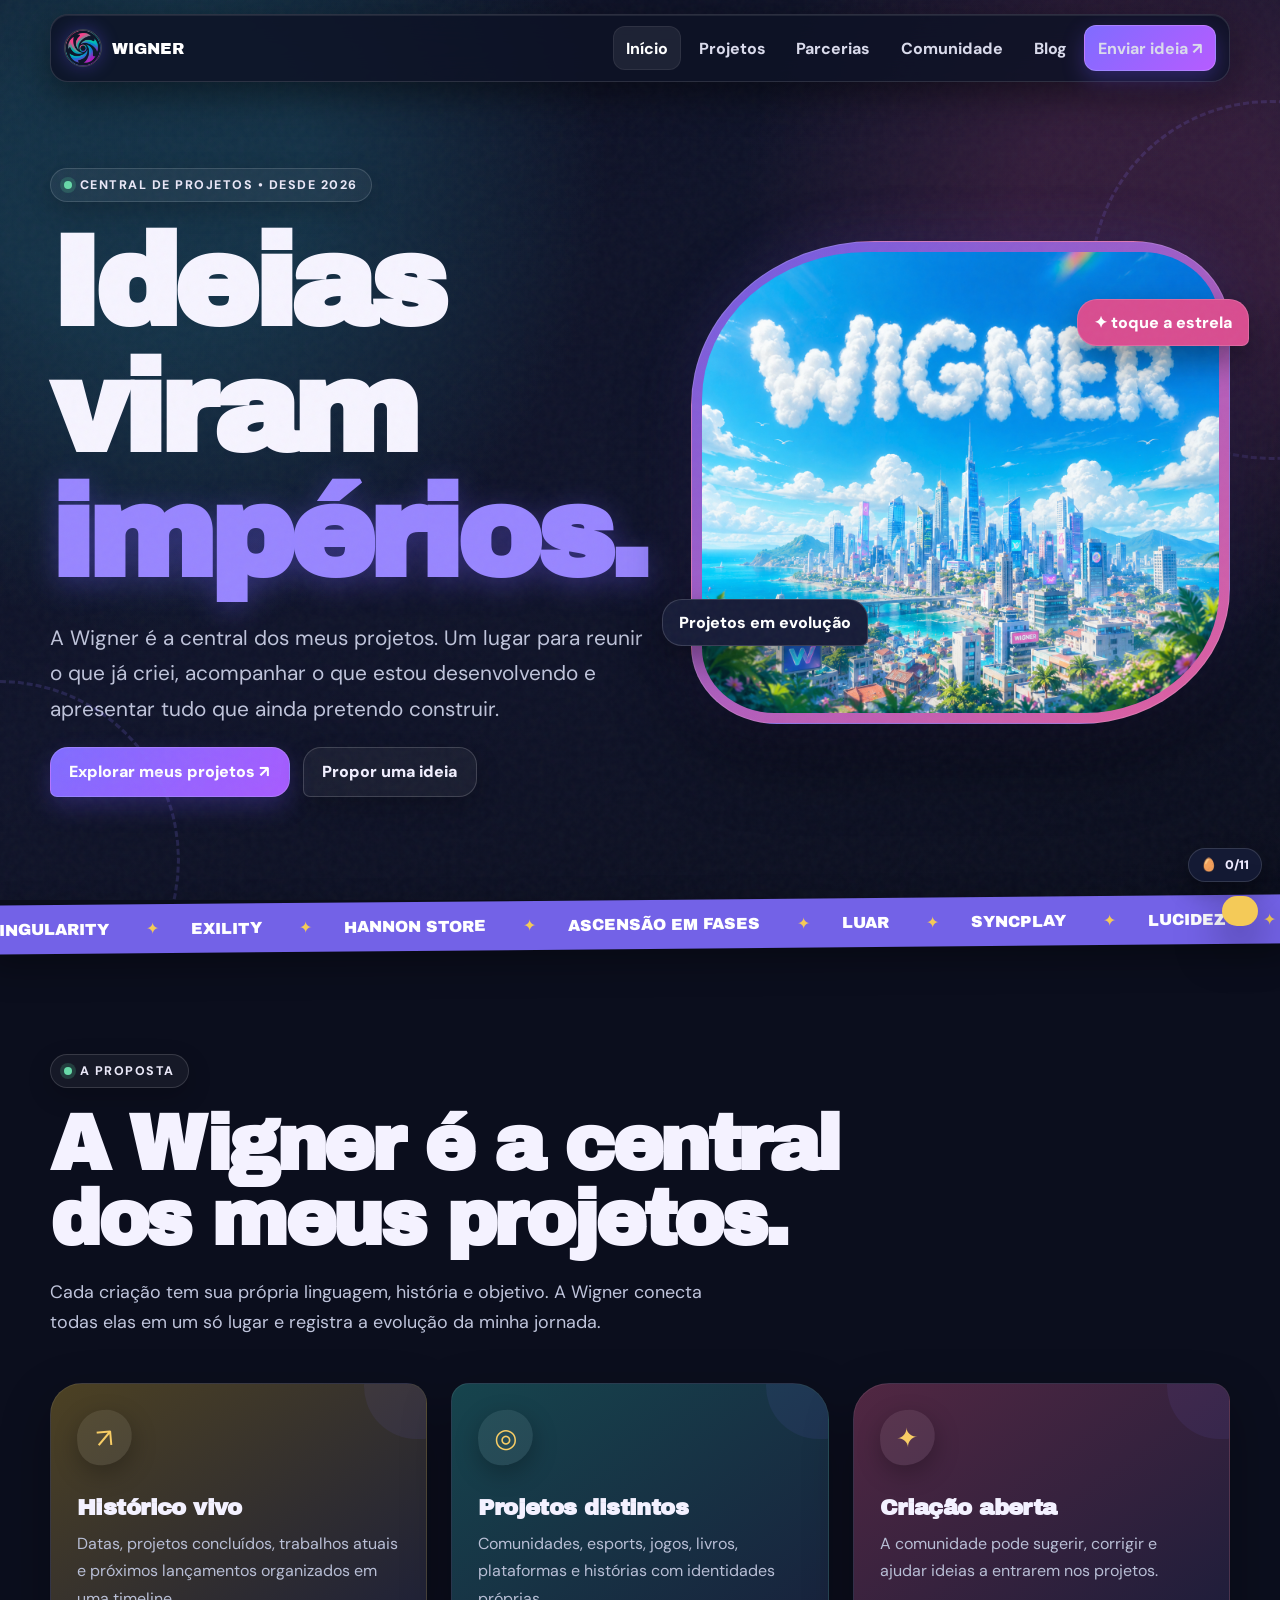
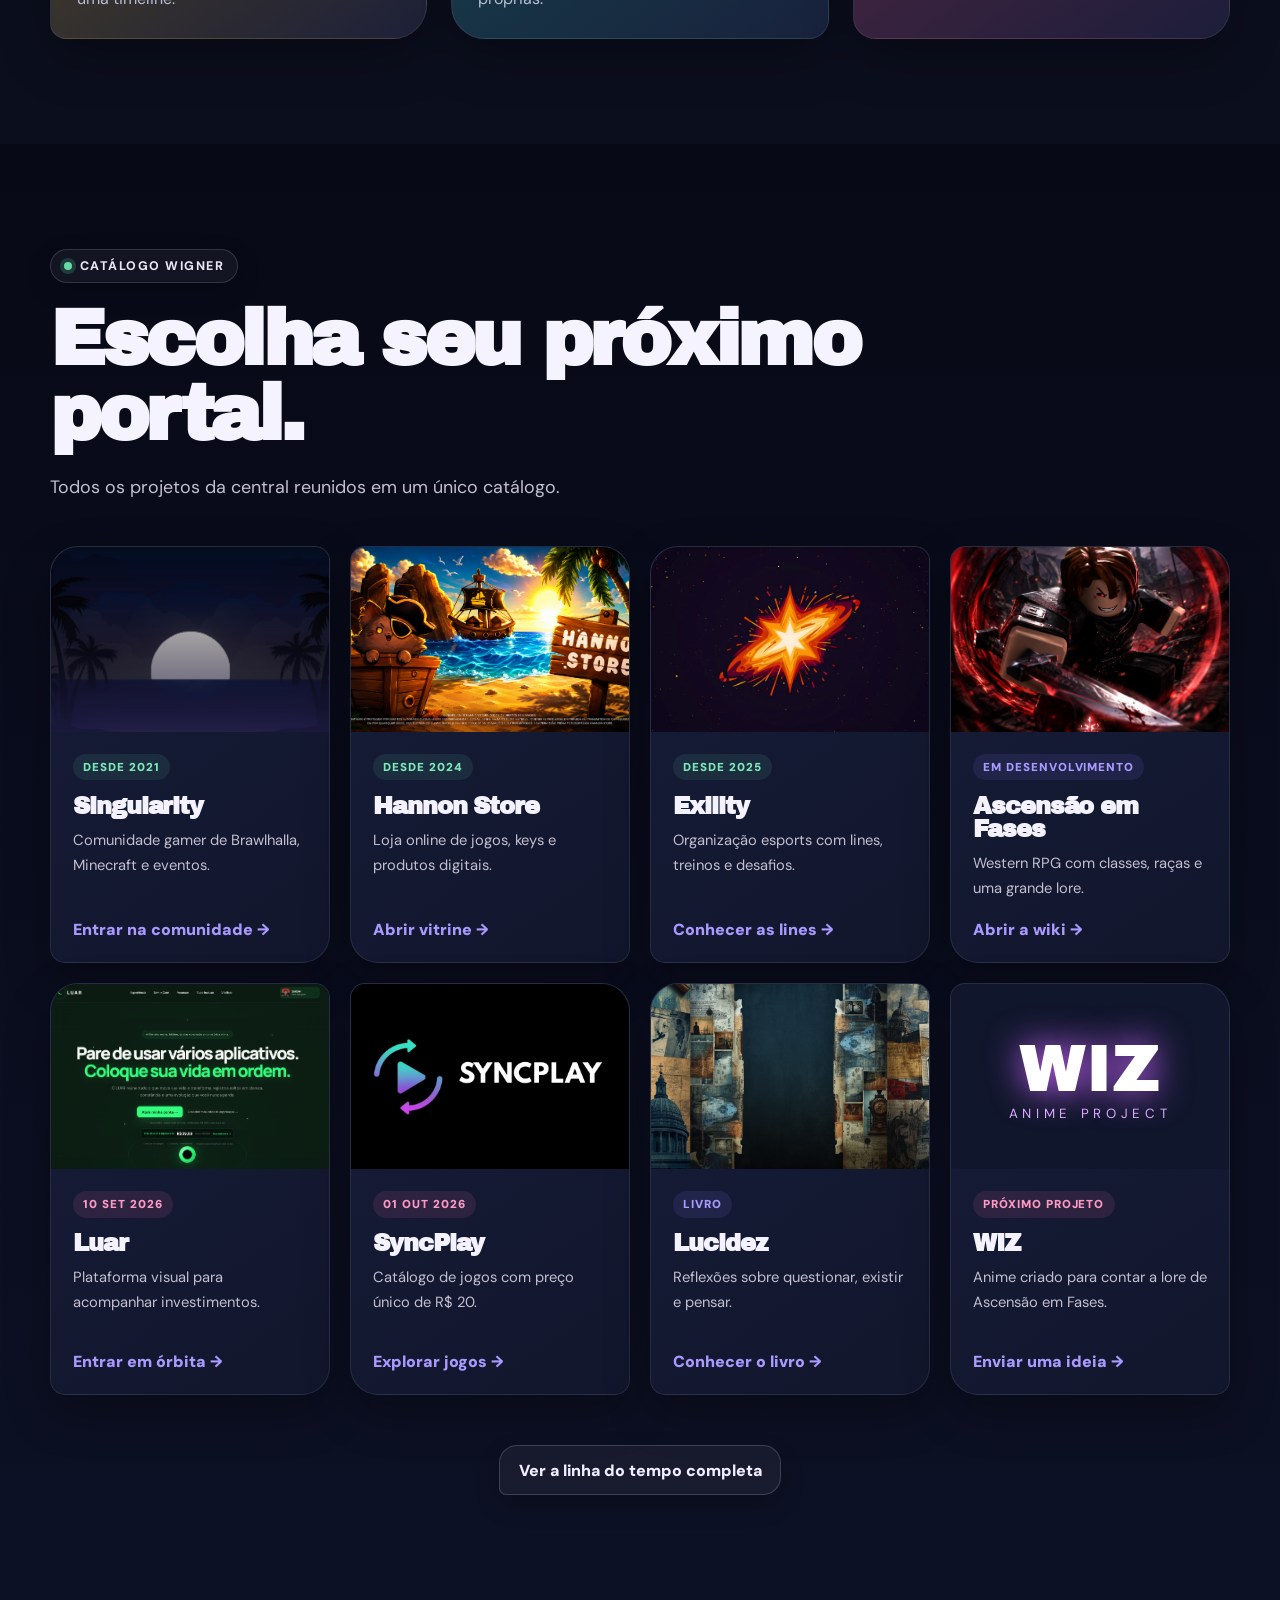
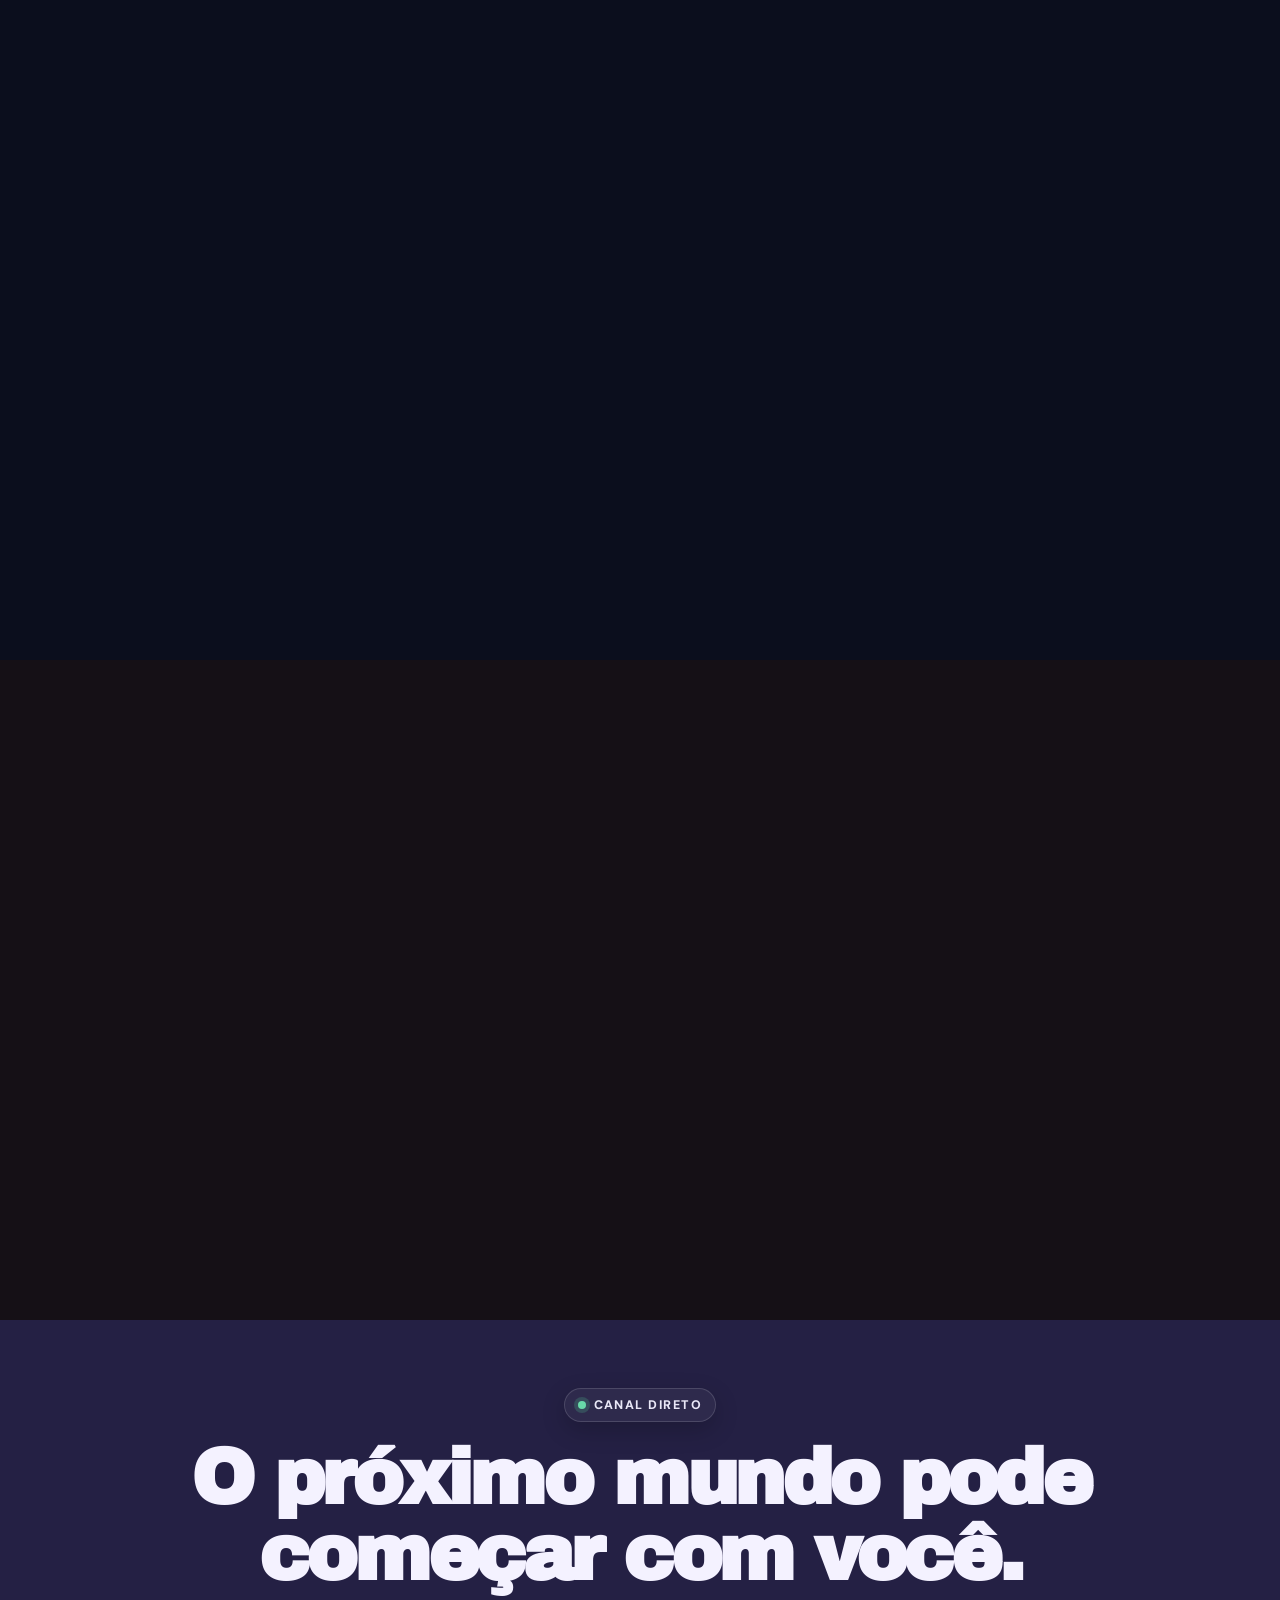
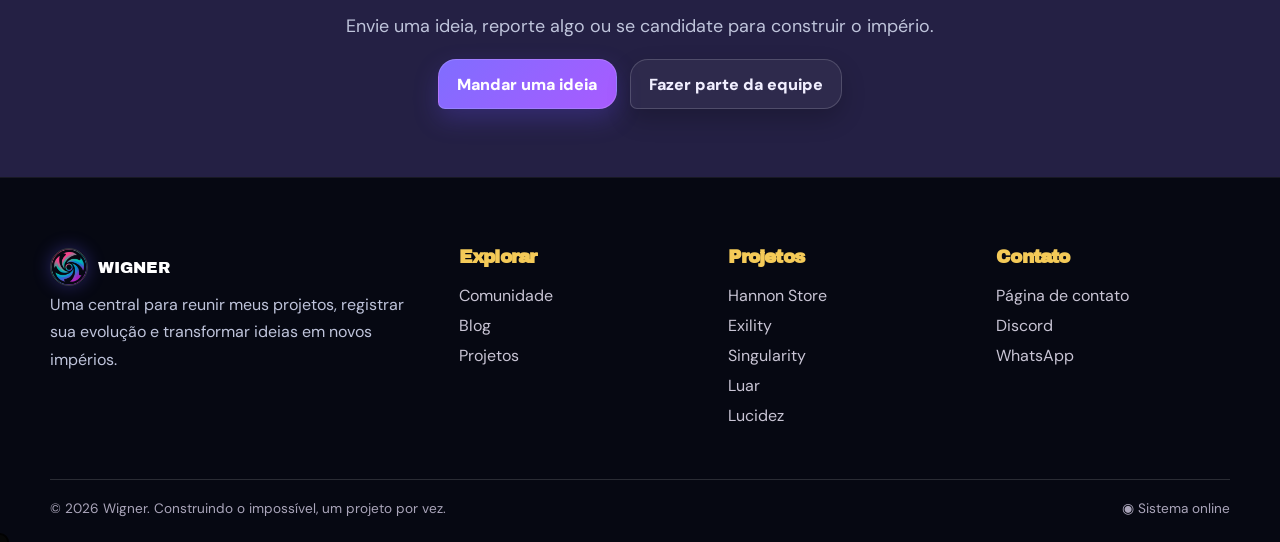
==== commit f8a07cab: "Melhora SyncPlay, catálogo, Ascensão, Exility e parceria SB WORKS" ====
--- a/index.html
+++ b/index.html
@@ -7,12 +7,13 @@
 <a class="portal-card reveal" href="pages/singularity.html"><div class="portal-cover"><img src="assets/img/singularitybanner.png" alt="Singularity"></div><div class="portal-content"><span class="status done">Desde 2021</span><h3>Singularity</h3><p>Comunidade gamer de Brawlhalla, Minecraft e eventos.</p><span class="portal-link">Entrar na comunidade →</span></div></a>
 <a class="portal-card reveal" href="pages/hannonstore.html"><div class="portal-cover"><img src="assets/img/Hannonstorebanner.png" alt="Hannon Store"></div><div class="portal-content"><span class="status done">Desde 2024</span><h3>Hannon Store</h3><p>Loja online de jogos, keys e produtos digitais.</p><span class="portal-link">Abrir vitrine →</span></div></a>
 <a class="portal-card reveal" href="pages/exility.html"><div class="portal-cover"><img src="assets/img/exilitybanner.png" alt="Exility"></div><div class="portal-content"><span class="status done">Desde 2025</span><h3>Exility</h3><p>Organização esports com lines, treinos e desafios.</p><span class="portal-link">Conhecer as lines →</span></div></a>
-<a class="portal-card reveal" href="pages/ascensao.html"><div class="portal-cover"><img src="assets/img/ascensaoemfasesbanner.jpg" alt="Ascensão em Fases"></div><div class="portal-content"><span class="status active">Em desenvolvimento</span><h3>Ascensão em Fases</h3><p>Western RPG com classes, raças e uma grande lore.</p><span class="portal-link">Abrir a wiki →</span></div></a>
-<a class="portal-card reveal" href="pages/luar.html"><div class="portal-cover portal-moon"><div class="moon" data-egg="planet"></div></div><div class="portal-content"><span class="status next">10 SET 2026</span><h3>Luar</h3><p>Plataforma visual para acompanhar investimentos.</p><span class="portal-link">Entrar em órbita →</span></div></a>
-<a class="portal-card reveal" href="pages/syncplay.html"><div class="portal-cover"><img src="assets/img/syncplaybanner.png" alt="SyncPlay"></div><div class="portal-content"><span class="status next">01 OUT 2026</span><h3>SyncPlay</h3><p>Catálogo de jogos com preço único de R$ 20.</p><span class="portal-link">Explorar jogos →</span></div></a>
+<a class="portal-card reveal" href="pages/ascensao.html"><div class="portal-cover"><img src="assets/img/ascensaoemfasesbanner.png" alt="Capa de Ascensão em Fases"></div><div class="portal-content"><span class="status active">Em desenvolvimento</span><h3>Ascensão em Fases</h3><p>Western RPG com classes, raças e uma grande lore.</p><span class="portal-link">Abrir a wiki →</span></div></a>
+<a class="portal-card reveal" href="pages/luar.html"><div class="portal-cover"><img src="assets/img/luarbanner.png" alt="Painel da plataforma Luar"></div><div class="portal-content"><span class="status next">10 SET 2026</span><h3>Luar</h3><p>Plataforma visual para acompanhar investimentos.</p><span class="portal-link">Entrar em órbita →</span></div></a>
+<a class="portal-card reveal" href="pages/syncplay.html"><div class="portal-cover"><img src="assets/img/syncplaybannerprincipal.png" alt="Plataforma SyncPlay"></div><div class="portal-content"><span class="status next">01 OUT 2026</span><h3>SyncPlay</h3><p>Catálogo de jogos com preço único de R$ 20.</p><span class="portal-link">Explorar jogos →</span></div></a>
 <a class="portal-card reveal" href="pages/lucidez.html"><div class="portal-cover"><img src="assets/img/lucidezbanner.png" alt="Lucidez"></div><div class="portal-content"><span class="status active">Livro</span><h3>Lucidez</h3><p>Reflexões sobre questionar, existir e pensar.</p><span class="portal-link">Conhecer o livro →</span></div></a>
 <article class="portal-card reveal"><div class="portal-cover wiz-visual"><span>WIZ</span><small>ANIME PROJECT</small></div><div class="portal-content"><span class="status next">Próximo projeto</span><h3>WIZ</h3><p>Anime criado para contar a lore de Ascensão em Fases.</p><button class="text-action" data-open-ideas data-idea-project="Ascensão">Enviar uma ideia →</button></div></article>
 </div><div class="center" style="margin-top:50px"><a class="button secondary" href="pages/projetos.html#linha-do-tempo">Ver a linha do tempo completa</a></div></div></section>
 <section class="section"><div class="container partner-feature"><div class="partner-logo tilt reveal"><img src="assets/img/supremacylogo.png" alt="Supremacy"></div><div class="reveal"><span class="eyebrow">Aliança estratégica</span><h2 class="section-title">Supremacy × Wigner</h2><p class="section-lead">Entretenimento, economia digital, RPG, Discord e inteligência artificial conectados em um único ecossistema parceiro.</p><a class="button" href="pages/parcerias.html">Conhecer a parceria ↗</a></div></div></section>
+<section class="section home-sbworks"><div class="container partner-feature"><div class="partner-logo sbworks-home-logo tilt reveal"><img src="assets/img/logosbworks.png" alt="Logo SB WORKS"></div><div class="reveal"><span class="eyebrow">Aliança estratégica</span><h2 class="section-title">SB WORKS × Wigner</h2><p class="section-lead">Criatividade e tecnologia aplicadas a identidades visuais, sites, vídeos e experiências digitais que ajudam projetos a comunicar melhor.</p><a class="button orange" href="pages/parcerias.html#sbworks">Conhecer a parceria ↗</a></div></div></section>
 <section class="section compact" style="background:#242044"><div class="container center"><span class="eyebrow">Canal direto</span><h2 class="section-title center">O próximo mundo pode começar com você.</h2><p class="section-lead center">Envie uma ideia, reporte algo ou se candidate para construir o império.</p><div class="button-row" style="justify-content:center"><button class="button" data-open-ideas>Mandar uma ideia</button><a class="button secondary" href="pages/blog.html#equipe">Fazer parte da equipe</a></div></div></section>
 </main><div data-footer></div><script src="js/site.js"></script></body></html>
--- a/css/styles.css
+++ b/css/styles.css
@@ -196,3 +196,18 @@
   .button-row>*{max-width:100%}
   .community-orbit{max-width:100%;overflow:hidden}
 }
+/* SyncPlay — product-led layout */
+.sync-hero{background:radial-gradient(circle at 78% 20%,rgba(123,82,255,.22),transparent 34%),#090817;color:#f7f4ff;overflow:hidden}.sync-hero-logo{display:block;width:min(260px,62vw);max-height:92px;object-fit:contain;object-position:left center;margin:0 0 24px}.sync-device{margin:0;position:relative;padding:12px;border:1px solid rgba(255,255,255,.16);border-radius:28px;background:rgba(255,255,255,.06);box-shadow:0 34px 90px rgba(69,35,207,.35)}.sync-device img{width:100%;display:block;border-radius:18px}.sync-device figcaption,.sync-meta{font-size:.78rem;letter-spacing:.08em;text-transform:uppercase;opacity:.72}.sync-device figcaption{padding:12px 8px 2px}.sync-showcase{background:#121022;color:#f7f4ff}.sync-shot-grid{display:grid;grid-template-columns:1.25fr .75fr;gap:24px;margin-top:48px;align-items:start}.sync-shot-grid figure{margin:0}.sync-shot-grid figure:nth-child(2){margin-top:90px}.sync-shot-grid img{width:100%;display:block;border-radius:22px;border:1px solid rgba(255,255,255,.15);box-shadow:0 25px 70px rgba(0,0,0,.32)}.sync-shot-grid figcaption{padding:14px 4px;color:#bbb4d8}.section-heading-row{display:flex;justify-content:space-between;gap:32px;align-items:end}.price-stamp{flex:0 0 auto;width:112px;height:112px;border-radius:50%;display:grid;place-content:center;text-align:center;background:#8b5cf6;color:#fff;font-size:1.5rem;font-weight:900;transform:rotate(5deg)}.price-stamp small{font-size:.67rem;text-transform:uppercase;letter-spacing:.08em}.sync-game-grid{display:grid;grid-template-columns:repeat(4,1fr);gap:2px;margin-top:48px;background:rgba(20,16,43,.14)}.sync-game{background:var(--paper,#f8f5ed);padding:28px;min-height:220px;display:flex;flex-direction:column;transition:transform .25s ease,background .25s ease}.sync-game:hover{transform:translateY(-7px);background:#efe9ff;z-index:1}.sync-game b{font-size:.68rem;text-transform:uppercase;letter-spacing:.12em;color:#7451d5}.sync-game h3{margin:18px 0 8px}.sync-game p{margin:0 0 20px;opacity:.72}.sync-game span{margin-top:auto;font-weight:900}.sync-steps{display:grid;grid-template-columns:repeat(4,1fr);gap:0;margin-top:48px;border-top:1px solid rgba(255,255,255,.18)}.sync-steps article{padding:30px 26px;border-right:1px solid rgba(255,255,255,.18)}.sync-steps article:last-child{border-right:0}.sync-steps article>span{font-size:2.5rem;font-weight:900;color:#9c7cff}.sync-final-download{background:#8b5cf6;color:#fff}.sync-final-download .container{display:flex;align-items:center;justify-content:space-between;gap:40px}.sync-final-download .section-title{margin-bottom:0}
+/* Ascensão — readable race compendium */
+.race-table-wrap{overflow:auto;margin-top:34px;border:1px solid rgba(53,35,28,.18);border-radius:20px;background:rgba(255,255,255,.42)}.race-probability-table{width:100%;border-collapse:collapse;min-width:600px}.race-probability-table th,.race-probability-table td{padding:14px 18px;text-align:left;border-bottom:1px solid rgba(53,35,28,.12)}.race-probability-table th{font-size:.72rem;text-transform:uppercase;letter-spacing:.1em}.race-probability-table td:last-child,.race-probability-table th:last-child{text-align:right;font-weight:850}.rarity{display:inline-block;padding:5px 10px;border-radius:999px;font-size:.7rem;font-weight:850;text-transform:uppercase}.rarity.common{background:#d9d5cd}.rarity.uncommon{background:#c9efb9}.rarity.rare{background:#b9dff5}.rarity.epic{background:#ddc2fa}.rarity.legendary{background:#ffd99b}.rarity.mythic{background:#ffb8c2}.rarity.celestial{background:#fff0a6;box-shadow:0 0 18px rgba(255,210,60,.55)}
+/* SB WORKS strategic alliance */
+.sbworks-alliance{background:#0b0b0d;color:#f6f3eb;overflow:hidden}.sbworks-grid{display:grid;grid-template-columns:.82fr 1.18fr;gap:clamp(44px,7vw,110px);align-items:center}.sbworks-copy .section-lead{color:#bdbab2}.sbworks-services{display:flex;flex-wrap:wrap;gap:9px;margin:28px 0}.sbworks-services span{border:1px solid rgba(255,255,255,.2);padding:8px 12px;border-radius:999px;font-size:.76rem}.sbworks-visual{position:relative}.sbworks-visual>img{display:block;width:100%;border-radius:4px;box-shadow:24px 24px 0 #fc5c35}.sbworks-stats{display:grid;grid-template-columns:repeat(4,1fr);margin-top:42px}.sbworks-stats div{padding:14px;border-left:1px solid rgba(255,255,255,.2)}.sbworks-stats strong,.sbworks-stats span{display:block}.sbworks-stats strong{font-size:1.65rem;color:#fc7958}.sbworks-stats span{font-size:.68rem;line-height:1.3;text-transform:uppercase;letter-spacing:.06em;color:#aaa69d}
+@media(max-width:900px){.sync-shot-grid,.sbworks-grid{grid-template-columns:1fr}.sync-shot-grid figure:nth-child(2){margin-top:0}.sync-game-grid,.sync-steps{grid-template-columns:repeat(2,1fr)}.sbworks-stats{grid-template-columns:repeat(2,1fr)}}
+@media(max-width:560px){.section-heading-row,.sync-final-download .container{align-items:flex-start;flex-direction:column}.price-stamp{width:88px;height:88px;font-size:1.15rem}.sync-game-grid,.sync-steps{grid-template-columns:1fr}.sync-steps article{border-right:0;border-bottom:1px solid rgba(255,255,255,.18)}.sbworks-visual>img{box-shadow:10px 10px 0 #fc5c35}}
+/* Correções de contraste e proporção do SyncPlay */
+.theme-syncplay .button{background:#76ebcc;color:#07140f;border-color:#07140f;box-shadow:5px 5px 0 #07140f}.theme-syncplay .button:hover{background:#a4f6df}.theme-syncplay .button.secondary{background:#f5f2ff;color:#101326;border-color:#f5f2ff;box-shadow:5px 5px 0 #6f5cce}.sync-shot-grid{grid-template-columns:repeat(2,minmax(0,1fr));align-items:stretch}.sync-shot-grid figure,.sync-shot-grid figure:nth-child(2){display:grid;grid-template-rows:1fr auto;margin-top:0}.sync-shot-grid img{width:100%;height:100%;aspect-ratio:16/9;object-fit:cover}.sync-game{padding:0;overflow:hidden;min-height:390px}.sync-game>img{width:100%;aspect-ratio:460/215;object-fit:cover;transition:transform .45s ease}.sync-game:hover>img{transform:scale(1.045)}.sync-game>div{display:flex;flex-direction:column;flex:1;padding:24px}.sync-game>div>span{margin-top:auto;color:#18142e;font-size:1.08rem}.theme-syncplay .sync-game h3{color:#151229}.theme-syncplay .sync-game p{color:#5b566d}.theme-syncplay .sync-final-download .button{background:#f7f4ff;color:#17122f;border-color:#17122f}
+/* Capas reais do catálogo e segunda aliança da home */
+.portal-cover img[src*="luarbanner"]{object-position:center top}.portal-cover img[src*="lucidezbanner"]{object-position:center}.portal-cover img[src*="ascensaoemfasesbanner"]{object-position:center}.home-sbworks{background:#151016;color:#fff}.home-sbworks .section-lead{color:#c9c1c8}.sbworks-home-logo{background:#050505;box-shadow:12px 12px 0 #ff6b3d}.sbworks-home-logo img{aspect-ratio:1;object-fit:contain}
+.rocket-line{grid-column:1/-1}.rocket-line .line-ladder{grid-template-columns:repeat(3,1fr)}
+.theme-western .race-table-wrap{background:#151a30;border-color:#ffffff22;box-shadow:0 24px 60px #0004}.theme-western .race-probability-table{color:#f6f2ff}.theme-western .race-probability-table th,.theme-western .race-probability-table td{border-bottom-color:#ffffff17}.theme-western .race-probability-table tbody tr:hover{background:#ffffff08}.theme-western .rarity{color:#161425}
+@media(max-width:900px){.sync-shot-grid{grid-template-columns:1fr}.sync-game{min-height:360px}.rocket-line .line-ladder{grid-template-columns:1fr}}
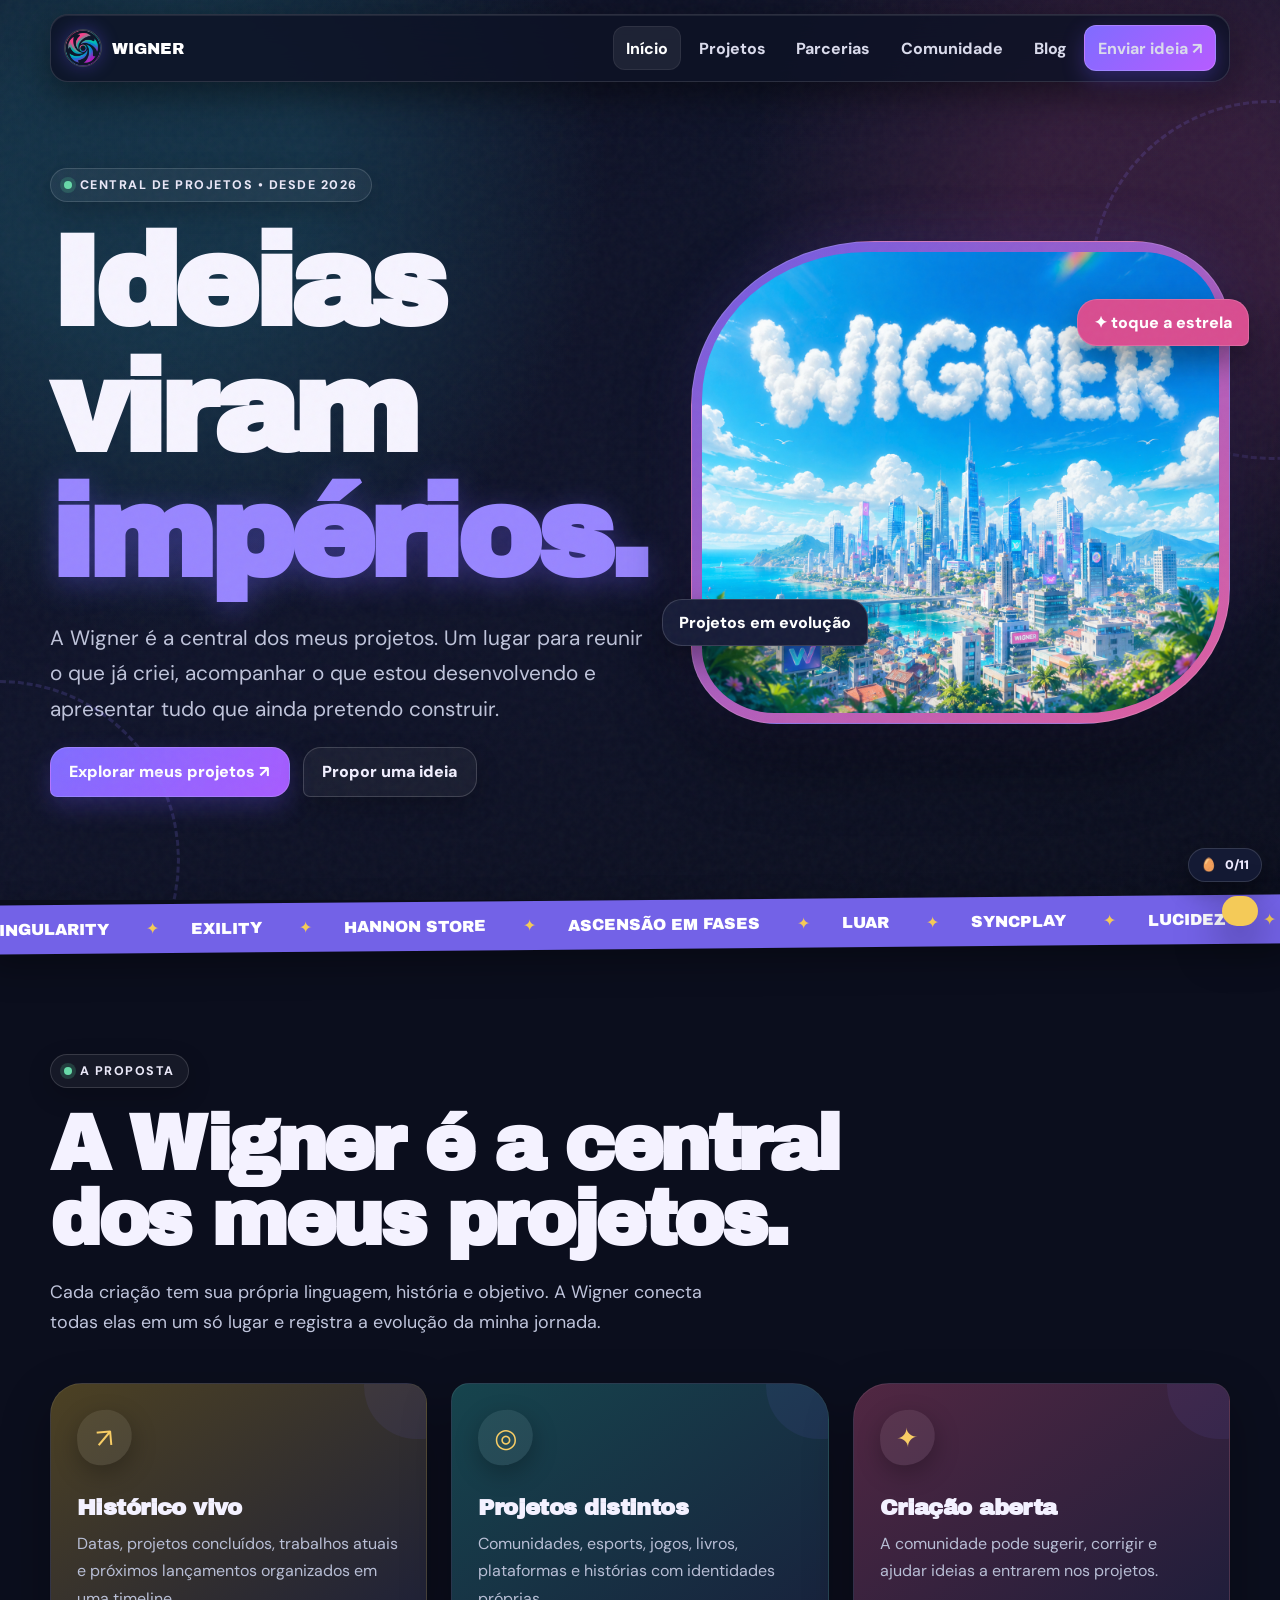
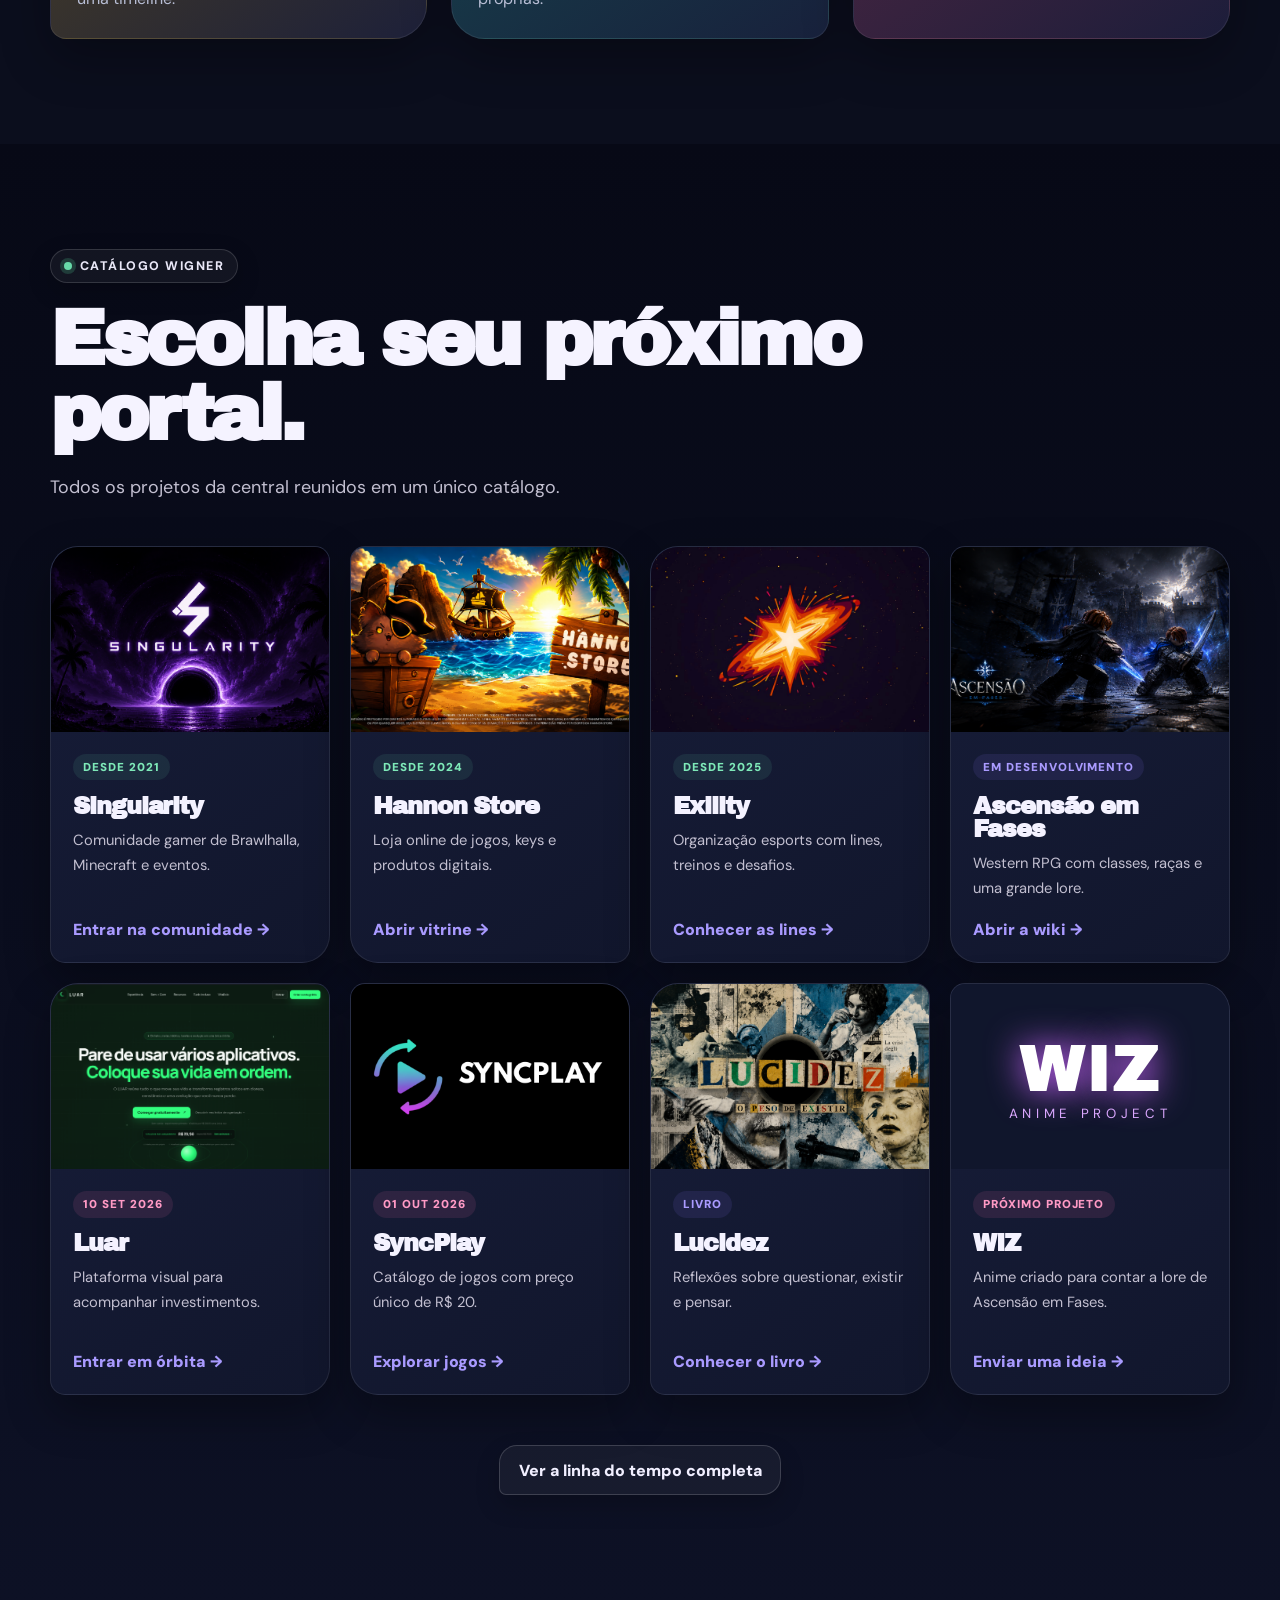
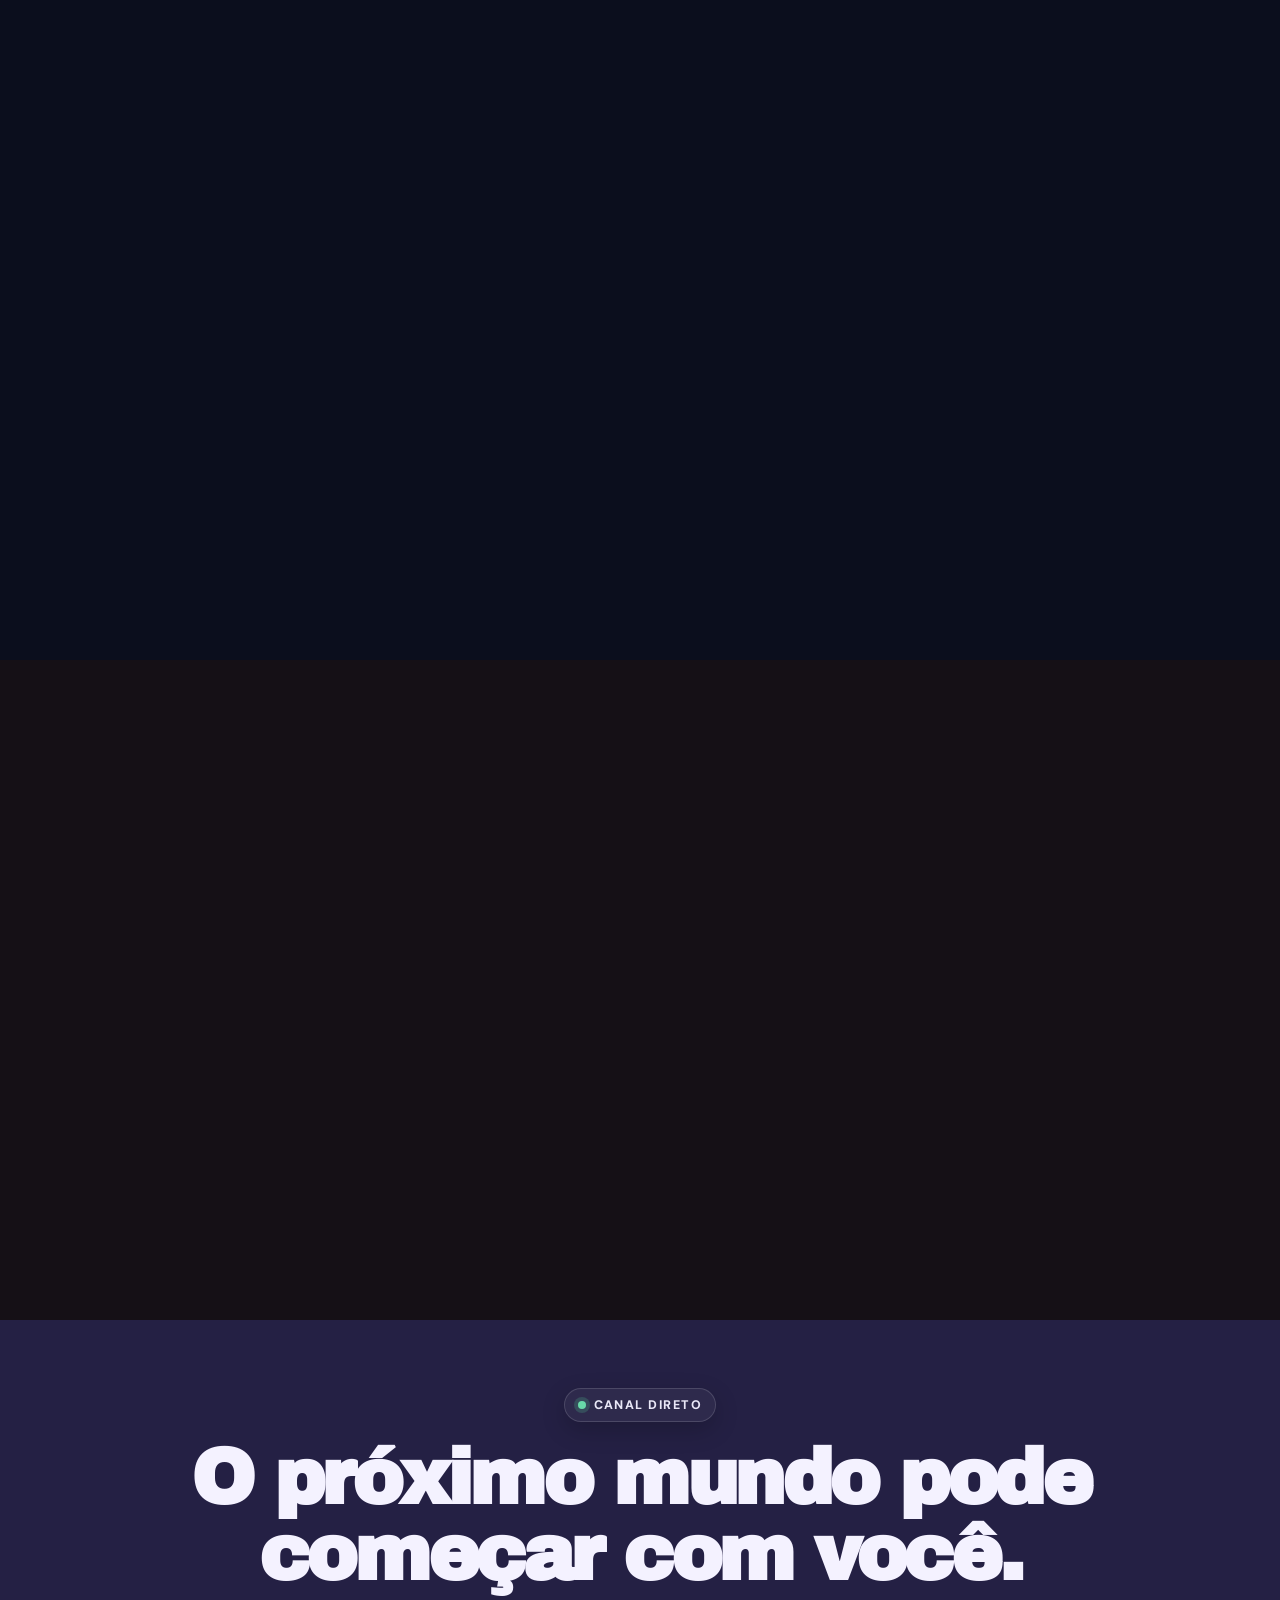
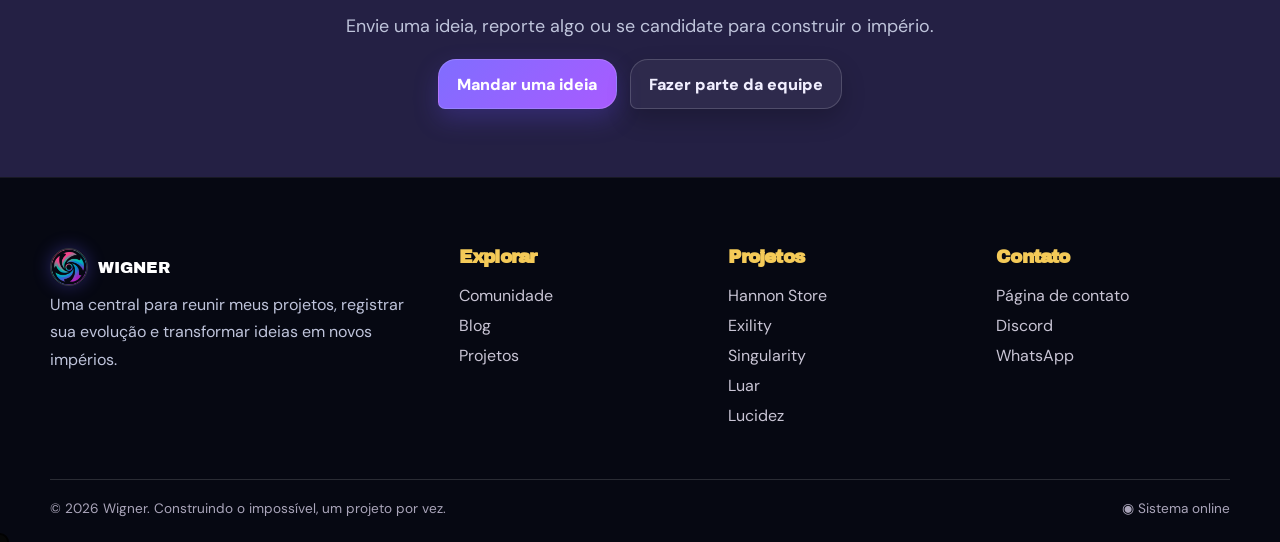
==== commit 746e00eb: "Corrige textos do SyncPlay e aplica banners reais" ====
--- a/index.html
+++ b/index.html
@@ -4,13 +4,13 @@
 <div class="marquee" aria-hidden="true"><div class="marquee-track"><span>Singularity</span><span>Exility</span><span>Hannon Store</span><span>Ascensão em Fases</span><span>Luar</span><span>SyncPlay</span><span>Lucidez</span><span>WIZ</span><span>Singularity</span><span>Exility</span><span>Hannon Store</span><span>Ascensão em Fases</span><span>Luar</span><span>SyncPlay</span><span>Lucidez</span><span>WIZ</span></div></div>
 <section class="section"><div class="container"><span class="eyebrow">A proposta</span><h2 class="section-title reveal">A Wigner é a central dos meus projetos.</h2><p class="section-lead reveal">Cada criação tem sua própria linguagem, história e objetivo. A Wigner conecta todas elas em um só lugar e registra a evolução da minha jornada.</p><div class="grid three" style="margin-top:45px"><article class="card yellow tilt reveal"><div class="icon">↗</div><h3>Histórico vivo</h3><p>Datas, projetos concluídos, trabalhos atuais e próximos lançamentos organizados em uma timeline.</p></article><article class="card cyan tilt reveal"><div class="icon">◎</div><h3>Projetos distintos</h3><p>Comunidades, esports, jogos, livros, plataformas e histórias com identidades próprias.</p></article><article class="card pink tilt reveal"><div class="icon">✦</div><h3>Criação aberta</h3><p>A comunidade pode sugerir, corrigir e ajudar ideias a entrarem nos projetos.</p></article></div></div></section>
 <section class="section dark-section" id="portais"><div class="container"><span class="eyebrow">Catálogo Wigner</span><h2 class="section-title reveal">Escolha seu próximo portal.</h2><p class="section-lead reveal">Todos os projetos da central reunidos em um único catálogo.</p><div class="portal-catalog">
-<a class="portal-card reveal" href="pages/singularity.html"><div class="portal-cover"><img src="assets/img/singularitybanner.png" alt="Singularity"></div><div class="portal-content"><span class="status done">Desde 2021</span><h3>Singularity</h3><p>Comunidade gamer de Brawlhalla, Minecraft e eventos.</p><span class="portal-link">Entrar na comunidade →</span></div></a>
+<a class="portal-card reveal" href="pages/singularity.html"><div class="portal-cover"><img src="assets/img/singularitybannerreal.png" alt="Singularity diante de um buraco negro violeta"></div><div class="portal-content"><span class="status done">Desde 2021</span><h3>Singularity</h3><p>Comunidade gamer de Brawlhalla, Minecraft e eventos.</p><span class="portal-link">Entrar na comunidade →</span></div></a>
 <a class="portal-card reveal" href="pages/hannonstore.html"><div class="portal-cover"><img src="assets/img/Hannonstorebanner.png" alt="Hannon Store"></div><div class="portal-content"><span class="status done">Desde 2024</span><h3>Hannon Store</h3><p>Loja online de jogos, keys e produtos digitais.</p><span class="portal-link">Abrir vitrine →</span></div></a>
 <a class="portal-card reveal" href="pages/exility.html"><div class="portal-cover"><img src="assets/img/exilitybanner.png" alt="Exility"></div><div class="portal-content"><span class="status done">Desde 2025</span><h3>Exility</h3><p>Organização esports com lines, treinos e desafios.</p><span class="portal-link">Conhecer as lines →</span></div></a>
-<a class="portal-card reveal" href="pages/ascensao.html"><div class="portal-cover"><img src="assets/img/ascensaoemfasesbanner.png" alt="Capa de Ascensão em Fases"></div><div class="portal-content"><span class="status active">Em desenvolvimento</span><h3>Ascensão em Fases</h3><p>Western RPG com classes, raças e uma grande lore.</p><span class="portal-link">Abrir a wiki →</span></div></a>
-<a class="portal-card reveal" href="pages/luar.html"><div class="portal-cover"><img src="assets/img/luarbanner.png" alt="Painel da plataforma Luar"></div><div class="portal-content"><span class="status next">10 SET 2026</span><h3>Luar</h3><p>Plataforma visual para acompanhar investimentos.</p><span class="portal-link">Entrar em órbita →</span></div></a>
+<a class="portal-card reveal" href="pages/ascensao.html"><div class="portal-cover"><img src="assets/img/ascensaobannerreal.png" alt="Duelo diante do castelo de Ascensão em Fases"></div><div class="portal-content"><span class="status active">Em desenvolvimento</span><h3>Ascensão em Fases</h3><p>Western RPG com classes, raças e uma grande lore.</p><span class="portal-link">Abrir a wiki →</span></div></a>
+<a class="portal-card reveal" href="pages/luar.html"><div class="portal-cover"><img src="assets/img/luarbannerreal.png" alt="Tela inicial da plataforma Luar"></div><div class="portal-content"><span class="status next">10 SET 2026</span><h3>Luar</h3><p>Plataforma visual para acompanhar investimentos.</p><span class="portal-link">Entrar em órbita →</span></div></a>
 <a class="portal-card reveal" href="pages/syncplay.html"><div class="portal-cover"><img src="assets/img/syncplaybannerprincipal.png" alt="Plataforma SyncPlay"></div><div class="portal-content"><span class="status next">01 OUT 2026</span><h3>SyncPlay</h3><p>Catálogo de jogos com preço único de R$ 20.</p><span class="portal-link">Explorar jogos →</span></div></a>
-<a class="portal-card reveal" href="pages/lucidez.html"><div class="portal-cover"><img src="assets/img/lucidezbanner.png" alt="Lucidez"></div><div class="portal-content"><span class="status active">Livro</span><h3>Lucidez</h3><p>Reflexões sobre questionar, existir e pensar.</p><span class="portal-link">Conhecer o livro →</span></div></a>
+<a class="portal-card reveal" href="pages/lucidez.html"><div class="portal-cover"><img src="assets/img/lucidezbannerreal.png" alt="Colagem artística do livro Lucidez"></div><div class="portal-content"><span class="status active">Livro</span><h3>Lucidez</h3><p>Reflexões sobre questionar, existir e pensar.</p><span class="portal-link">Conhecer o livro →</span></div></a>
 <article class="portal-card reveal"><div class="portal-cover wiz-visual"><span>WIZ</span><small>ANIME PROJECT</small></div><div class="portal-content"><span class="status next">Próximo projeto</span><h3>WIZ</h3><p>Anime criado para contar a lore de Ascensão em Fases.</p><button class="text-action" data-open-ideas data-idea-project="Ascensão">Enviar uma ideia →</button></div></article>
 </div><div class="center" style="margin-top:50px"><a class="button secondary" href="pages/projetos.html#linha-do-tempo">Ver a linha do tempo completa</a></div></div></section>
 <section class="section"><div class="container partner-feature"><div class="partner-logo tilt reveal"><img src="assets/img/supremacylogo.png" alt="Supremacy"></div><div class="reveal"><span class="eyebrow">Aliança estratégica</span><h2 class="section-title">Supremacy × Wigner</h2><p class="section-lead">Entretenimento, economia digital, RPG, Discord e inteligência artificial conectados em um único ecossistema parceiro.</p><a class="button" href="pages/parcerias.html">Conhecer a parceria ↗</a></div></div></section>
--- a/css/styles.css
+++ b/css/styles.css
@@ -210,4 +210,8 @@
 .portal-cover img[src*="luarbanner"]{object-position:center top}.portal-cover img[src*="lucidezbanner"]{object-position:center}.portal-cover img[src*="ascensaoemfasesbanner"]{object-position:center}.home-sbworks{background:#151016;color:#fff}.home-sbworks .section-lead{color:#c9c1c8}.sbworks-home-logo{background:#050505;box-shadow:12px 12px 0 #ff6b3d}.sbworks-home-logo img{aspect-ratio:1;object-fit:contain}
 .rocket-line{grid-column:1/-1}.rocket-line .line-ladder{grid-template-columns:repeat(3,1fr)}
 .theme-western .race-table-wrap{background:#151a30;border-color:#ffffff22;box-shadow:0 24px 60px #0004}.theme-western .race-probability-table{color:#f6f2ff}.theme-western .race-probability-table th,.theme-western .race-probability-table td{border-bottom-color:#ffffff17}.theme-western .race-probability-table tbody tr:hover{background:#ffffff08}.theme-western .rarity{color:#161425}
+/* Conteúdo dos jogos sempre legível, independentemente do tema herdado */
+.theme-syncplay .sync-game>div{background:#f6f2e9;color:#161329;min-height:215px}.theme-syncplay .sync-game b{color:#6040c9!important;opacity:1}.theme-syncplay .sync-game h3{color:#161329!important;opacity:1}.theme-syncplay .sync-game p{color:#59546a!important;opacity:1}.theme-syncplay .sync-game>div>span{color:#161329!important;opacity:1}.theme-syncplay .sync-game:focus-within>div,.theme-syncplay .sync-game:hover>div{background:#eee7ff}
+.portal-cover img[src*="bannerreal"],.project-image img[src*="bannerreal"]{object-fit:cover;object-position:center}
 @media(max-width:900px){.sync-shot-grid{grid-template-columns:1fr}.sync-game{min-height:360px}.rocket-line .line-ladder{grid-template-columns:1fr}}
+@media(prefers-reduced-motion:reduce){html{scroll-behavior:auto}*,*::before,*::after{animation-duration:.01ms!important;animation-iteration-count:1!important;transition-duration:.01ms!important}}
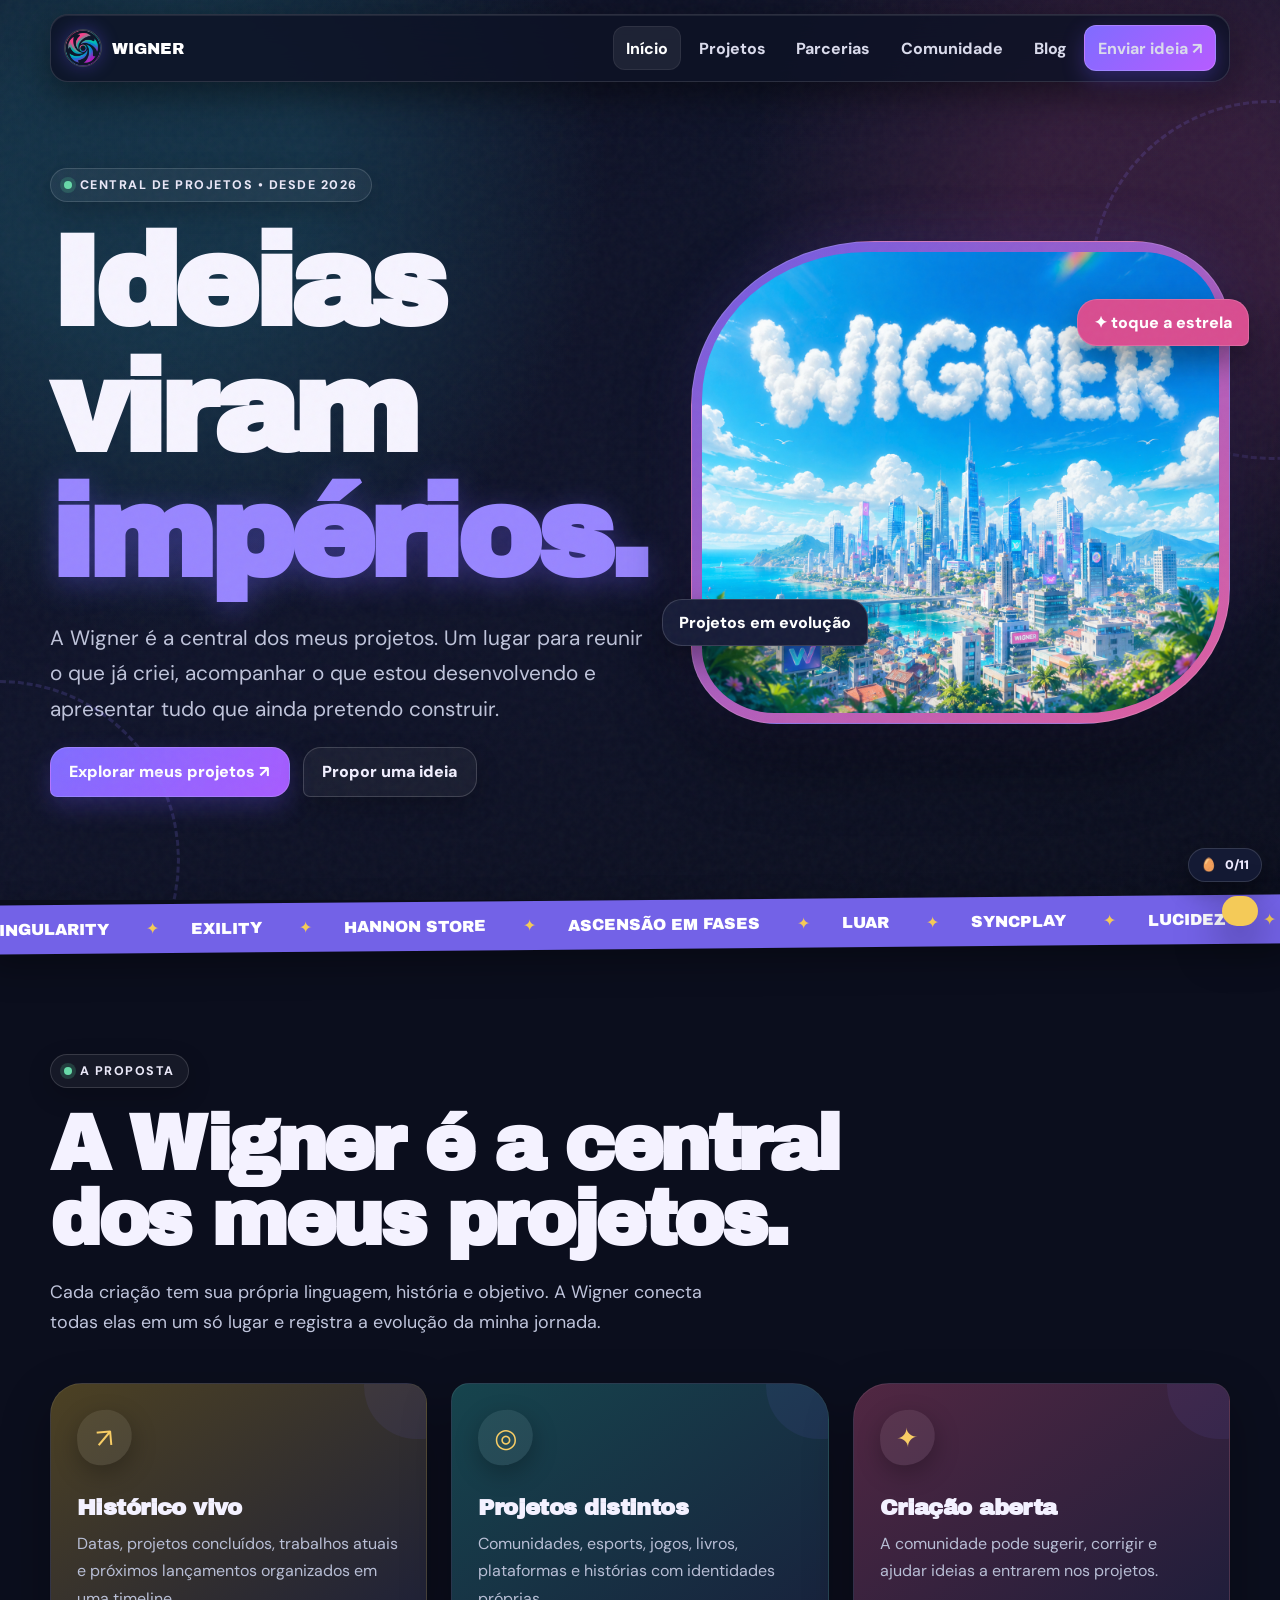
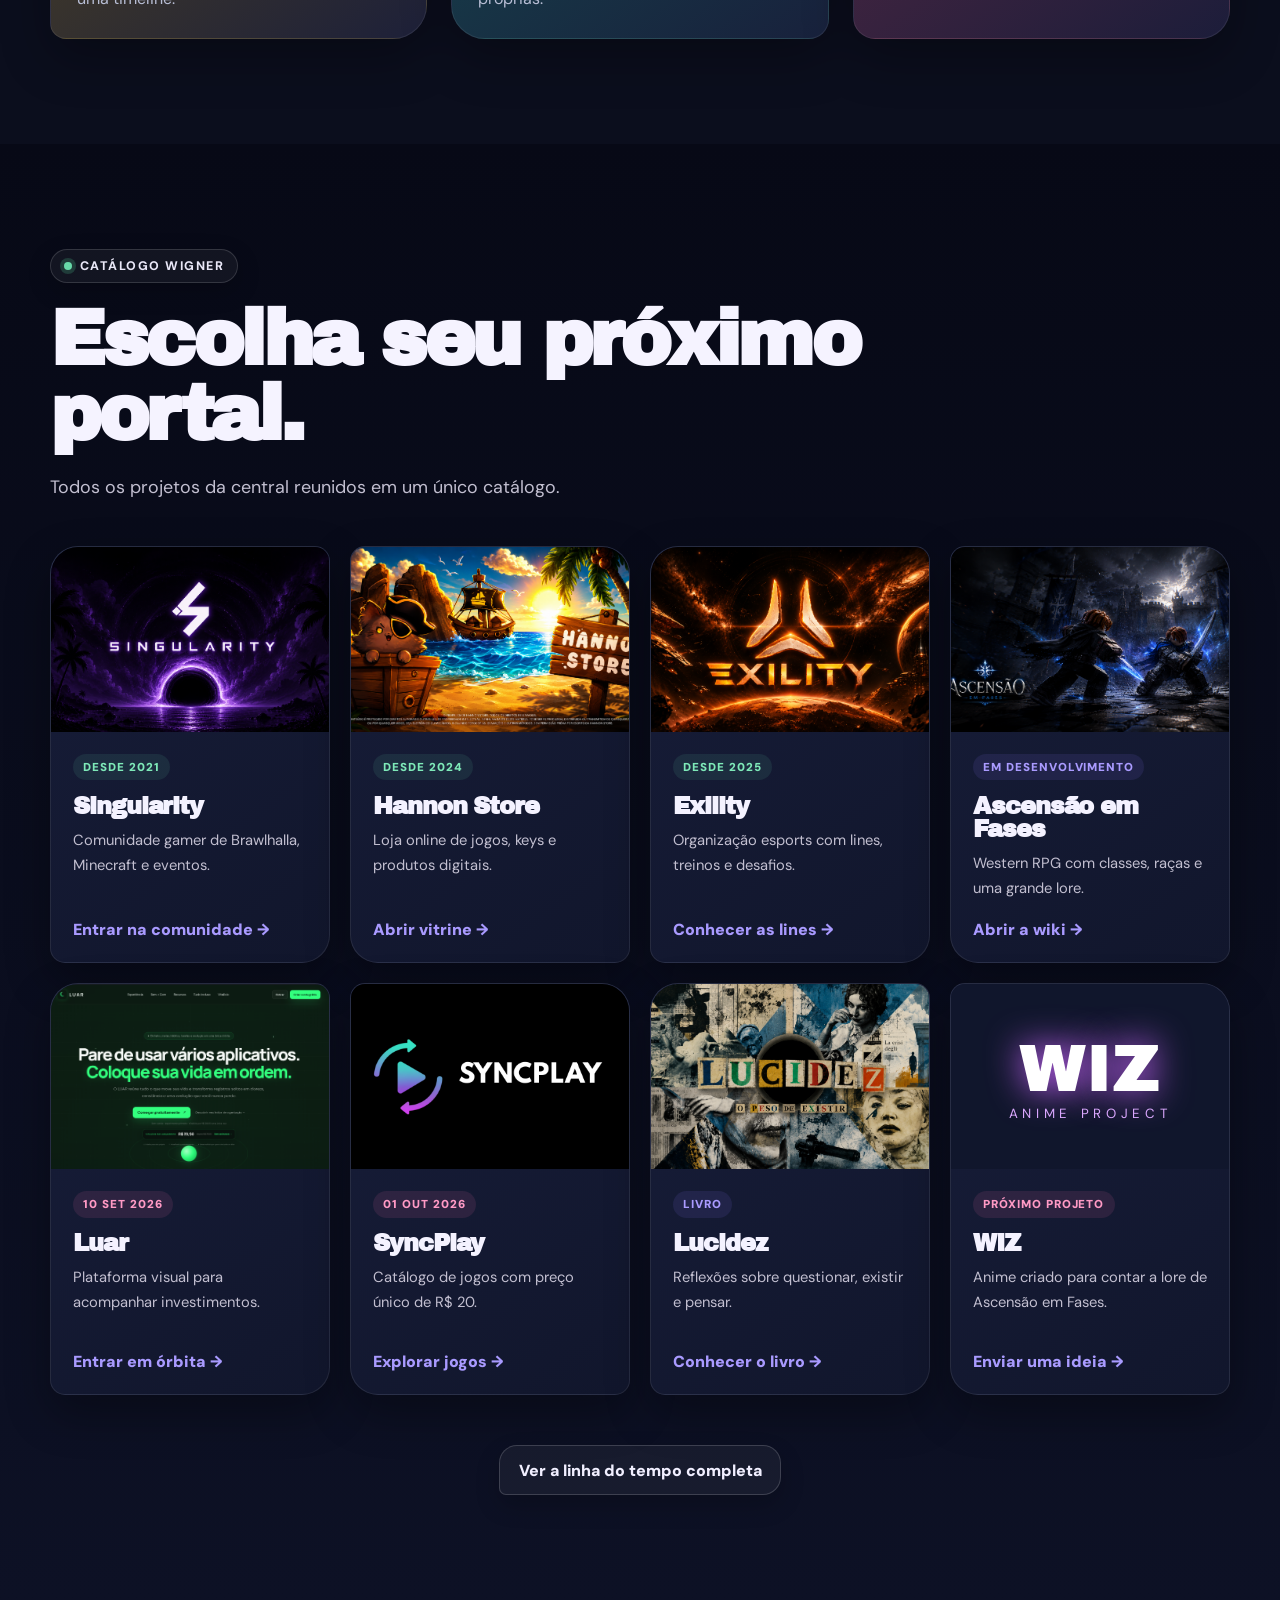
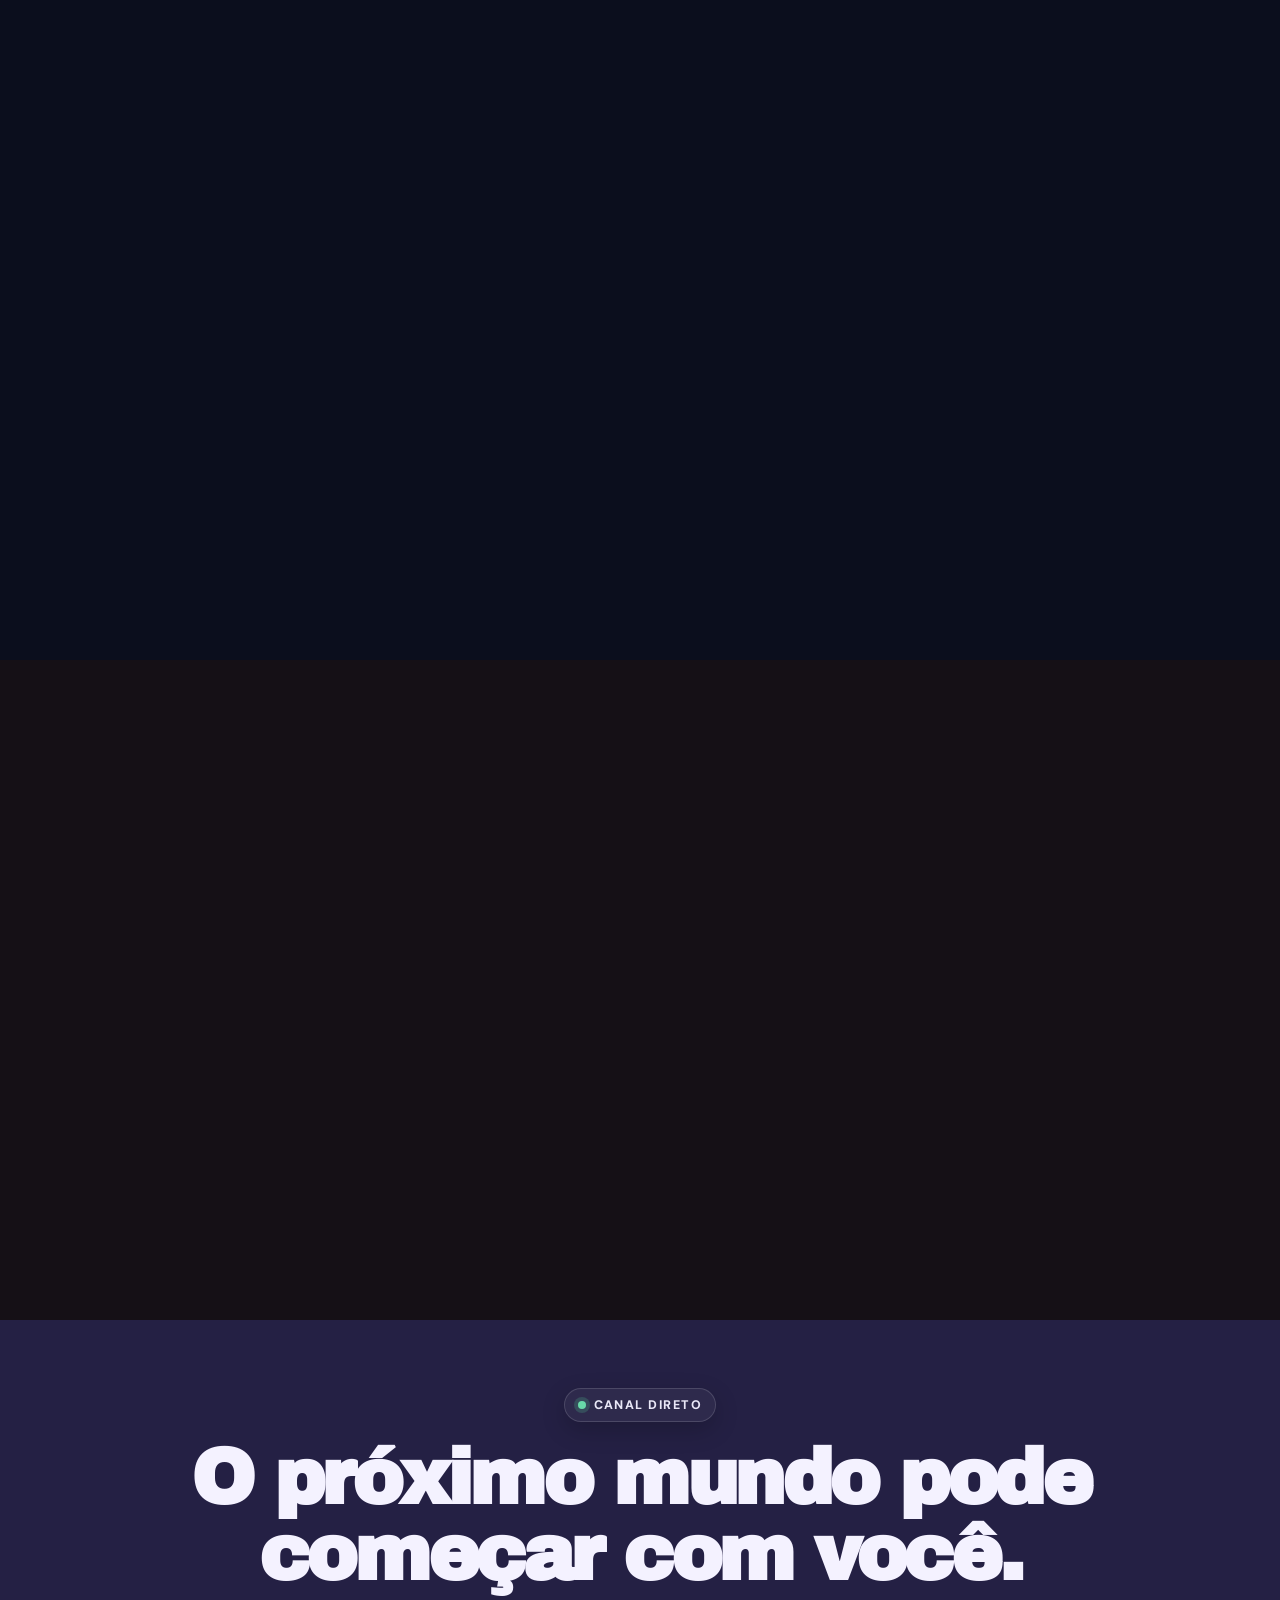
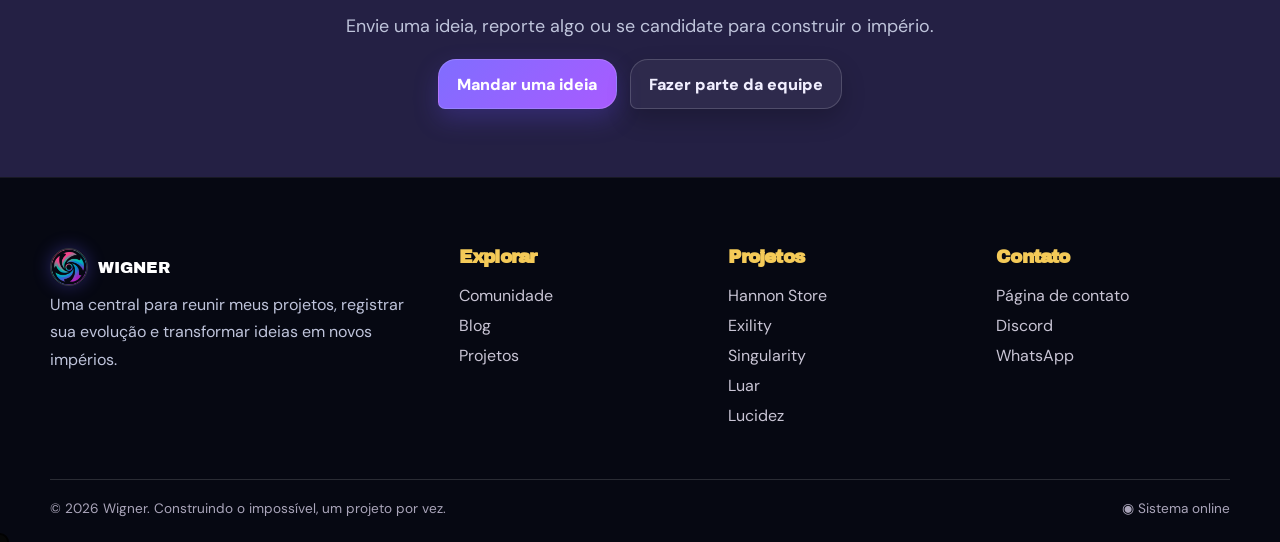
==== commit 07b363e3: "Atualiza Exility e aprofunda parceria SB WORKS" ====
--- a/index.html
+++ b/index.html
@@ -6,7 +6,7 @@
 <section class="section dark-section" id="portais"><div class="container"><span class="eyebrow">Catálogo Wigner</span><h2 class="section-title reveal">Escolha seu próximo portal.</h2><p class="section-lead reveal">Todos os projetos da central reunidos em um único catálogo.</p><div class="portal-catalog">
 <a class="portal-card reveal" href="pages/singularity.html"><div class="portal-cover"><img src="assets/img/singularitybannerreal.png" alt="Singularity diante de um buraco negro violeta"></div><div class="portal-content"><span class="status done">Desde 2021</span><h3>Singularity</h3><p>Comunidade gamer de Brawlhalla, Minecraft e eventos.</p><span class="portal-link">Entrar na comunidade →</span></div></a>
 <a class="portal-card reveal" href="pages/hannonstore.html"><div class="portal-cover"><img src="assets/img/Hannonstorebanner.png" alt="Hannon Store"></div><div class="portal-content"><span class="status done">Desde 2024</span><h3>Hannon Store</h3><p>Loja online de jogos, keys e produtos digitais.</p><span class="portal-link">Abrir vitrine →</span></div></a>
-<a class="portal-card reveal" href="pages/exility.html"><div class="portal-cover"><img src="assets/img/exilitybanner.png" alt="Exility"></div><div class="portal-content"><span class="status done">Desde 2025</span><h3>Exility</h3><p>Organização esports com lines, treinos e desafios.</p><span class="portal-link">Conhecer as lines →</span></div></a>
+<a class="portal-card reveal" href="pages/exility.html"><div class="portal-cover"><img src="assets/img/exilitybannerreal.png" alt="Exility em uma galáxia alaranjada"></div><div class="portal-content"><span class="status done">Desde 2025</span><h3>Exility</h3><p>Organização esports com lines, treinos e desafios.</p><span class="portal-link">Conhecer as lines →</span></div></a>
 <a class="portal-card reveal" href="pages/ascensao.html"><div class="portal-cover"><img src="assets/img/ascensaobannerreal.png" alt="Duelo diante do castelo de Ascensão em Fases"></div><div class="portal-content"><span class="status active">Em desenvolvimento</span><h3>Ascensão em Fases</h3><p>Western RPG com classes, raças e uma grande lore.</p><span class="portal-link">Abrir a wiki →</span></div></a>
 <a class="portal-card reveal" href="pages/luar.html"><div class="portal-cover"><img src="assets/img/luarbannerreal.png" alt="Tela inicial da plataforma Luar"></div><div class="portal-content"><span class="status next">10 SET 2026</span><h3>Luar</h3><p>Plataforma visual para acompanhar investimentos.</p><span class="portal-link">Entrar em órbita →</span></div></a>
 <a class="portal-card reveal" href="pages/syncplay.html"><div class="portal-cover"><img src="assets/img/syncplaybannerprincipal.png" alt="Plataforma SyncPlay"></div><div class="portal-content"><span class="status next">01 OUT 2026</span><h3>SyncPlay</h3><p>Catálogo de jogos com preço único de R$ 20.</p><span class="portal-link">Explorar jogos →</span></div></a>
--- a/css/styles.css
+++ b/css/styles.css
@@ -215,3 +215,8 @@
 .portal-cover img[src*="bannerreal"],.project-image img[src*="bannerreal"]{object-fit:cover;object-position:center}
 @media(max-width:900px){.sync-shot-grid{grid-template-columns:1fr}.sync-game{min-height:360px}.rocket-line .line-ladder{grid-template-columns:1fr}}
 @media(prefers-reduced-motion:reduce){html{scroll-behavior:auto}*,*::before,*::after{animation-duration:.01ms!important;animation-iteration-count:1!important;transition-duration:.01ms!important}}
+/* SB WORKS com o mesmo peso visual da Supremacy */
+.sbworks-home-logo{width:min(100%,29rem);aspect-ratio:1;place-self:center;display:grid;place-items:center;padding:0;border-radius:50%;overflow:hidden;border-color:#ff754d;box-shadow:14px 14px 0 #ff6b3d}.sbworks-home-logo img{width:123%;max-width:none;height:123%;aspect-ratio:1;object-fit:cover;transform:translateY(1%)}
+.sbworks-depth{background:#f0ebe2;color:#171218}.sbworks-depth-heading{display:grid;grid-template-columns:1.05fr .95fr;gap:clamp(2rem,7vw,7rem);align-items:end}.sbworks-depth-heading .section-lead{margin-bottom:1.5rem}.sbworks-duo{display:grid;grid-template-columns:.9fr 1.1fr;gap:1px;margin-top:4.5rem;background:#1e1820}.sbworks-capability{background:#fffaf2;padding:clamp(2rem,5vw,4.5rem);min-height:35rem}.sbworks-capability.web{background:#211a24;color:#fff;margin-top:4.5rem}.sbworks-capability>span{display:block;font-size:.72rem;font-weight:900;letter-spacing:.14em;color:#f05e39;margin-bottom:4rem}.sbworks-capability h3{font-size:clamp(2rem,4.5vw,4rem);margin-bottom:1.5rem}.sbworks-capability p{max-width:35rem;color:#625965}.sbworks-capability.web p{color:#c9becb}.sbworks-capability .clean-list{margin-top:2rem}.sbworks-process{background:#e85d3b;color:#1a1110}.sbworks-process .eyebrow{background:#241718;color:#fff}.sbworks-process .section-lead{color:#542a21}.sbworks-process-grid{display:grid;grid-template-columns:repeat(4,1fr);margin-top:3.5rem;border-top:2px solid #1a1110}.sbworks-process-grid article{padding:2rem 1.5rem 3rem;border-right:1px solid #1a111055}.sbworks-process-grid article:last-child{border-right:0}.sbworks-process-grid b{font-variant-numeric:tabular-nums;font-size:2.6rem}.sbworks-process-grid h3{margin:2.4rem 0 .75rem}.sbworks-process-grid p{color:#51271f}.partnership-final{background:#242044;color:#fff}
+@media(max-width:900px){.sbworks-depth-heading,.sbworks-duo{grid-template-columns:1fr}.sbworks-capability.web{margin-top:0}.sbworks-process-grid{grid-template-columns:repeat(2,1fr)}.sbworks-home-logo{width:min(84vw,27rem)}}
+@media(max-width:560px){.sbworks-capability{min-height:0}.sbworks-process-grid{grid-template-columns:1fr}.sbworks-process-grid article{border-right:0;border-bottom:1px solid #1a111055}.sbworks-home-logo{width:min(82vw,22rem)}}
